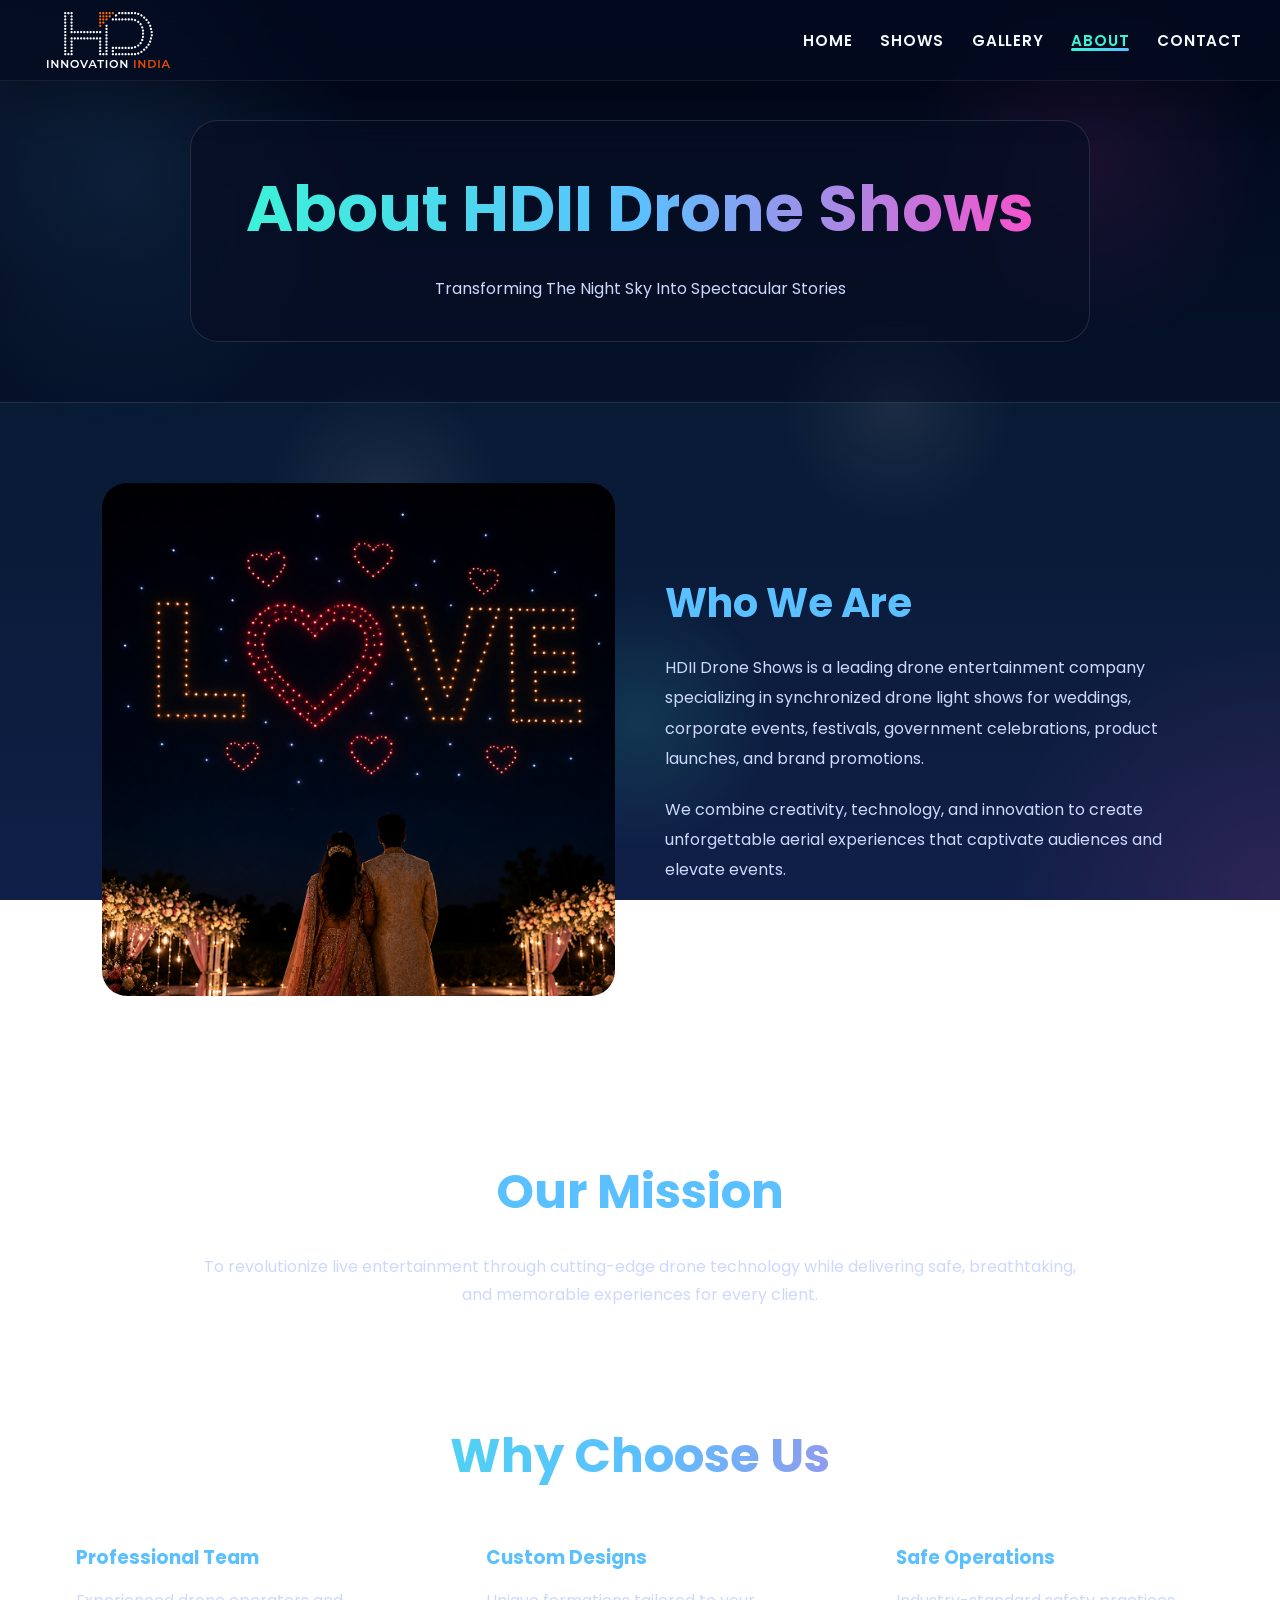
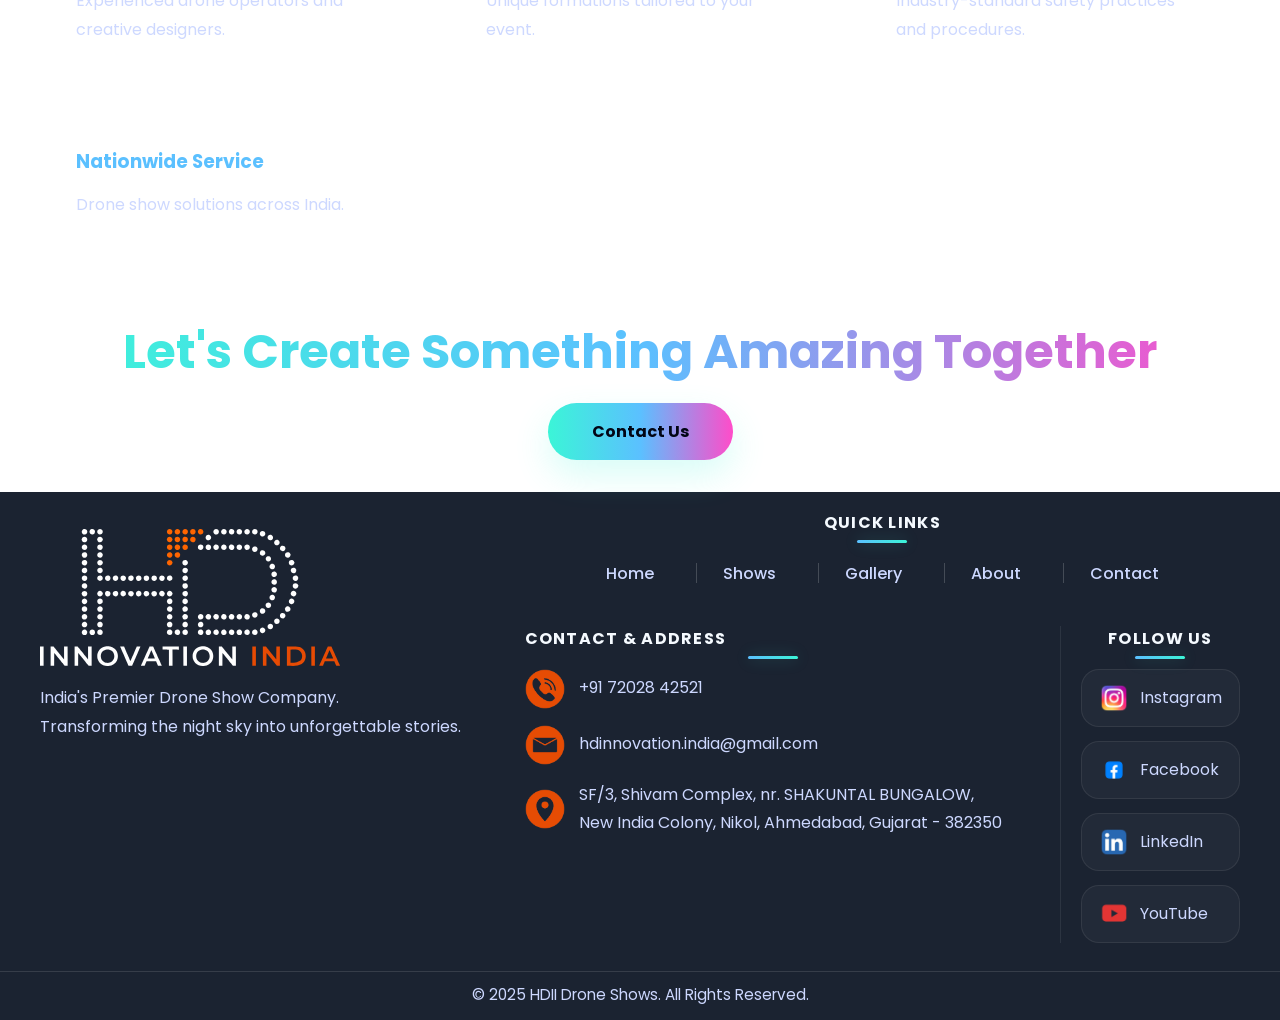
==== about.html @ 46c7cc1b "set css" ====
<!DOCTYPE html>
<html lang="en">

<head>

    <meta charset="UTF-8">
    <meta name="viewport" content="width=device-width, initial-scale=1.0">

    <title>About Us | HDII Drone Shows</title>

    <link rel="stylesheet" href="css/style.css">

    <link href="https://fonts.googleapis.com/css2?family=Poppins:wght@300;400;500;600;700;800&display=swap"
        rel="stylesheet">


</head>

<body>
    <div id="drone-sky"></div>

    <!-- NAVBAR -->

    <header>

        <nav class="navbar">

            <a href="index.html" class="logo">
                <img src="images/logo.svg" alt="HDII Logo">
            </a>

            <div class="menu-toggle" id="menu-toggle" aria-expanded="false">☰</div>

            <ul class="nav-links" id="nav-links">
                <li><a href="index.html">Home</a></li>
                <li><a href="shows.html">Shows</a></li>
                <li><a href="gallery.html">Gallery</a></li>
                <li><a href="about.html" class="active">About</a></li>
                <li><a href="contact.html">Contact</a></li>
            </ul>

        </nav>

    </header>

    <!-- PAGE HEADER -->

    <section class="page-header">

        <div class="page-header-content">

            <h1>About HDII Drone Shows</h1>

            <p>
                Transforming The Night Sky Into Spectacular Stories
            </p>

        </div>

    </section>

    <!-- COMPANY SECTION -->

    <section class="about-section">

        <div class="about-container">

            <div class="about-image">

                <img src="images/gallery/02.png" alt="Drone Show">

            </div>

            <div class="about-content">

                <h2>Who We Are</h2>

                <p>
                    HDII Drone Shows is a leading drone entertainment company
                    specializing in synchronized drone light shows for weddings,
                    corporate events, festivals, government celebrations,
                    product launches, and brand promotions.
                </p>

                <p>
                    We combine creativity, technology, and innovation to create
                    unforgettable aerial experiences that captivate audiences
                    and elevate events.
                </p>

            </div>

        </div>

    </section>

    <!-- MISSION -->

    <section class="mission-section">

        <h2>Our Mission</h2>

        <p>
            To revolutionize live entertainment through cutting-edge drone
            technology while delivering safe, breathtaking, and memorable
            experiences for every client.
        </p>

    </section>

    <!-- WHY CHOOSE US -->

    <section class="services">

        <h2>Why Choose Us</h2>

        <div class="service-grid">

            <div class="card">

                <h3>Professional Team</h3>

                <p>
                    Experienced drone operators and creative designers.
                </p>

            </div>

            <div class="card">

                <h3>Custom Designs</h3>

                <p>
                    Unique formations tailored to your event.
                </p>

            </div>

            <div class="card">

                <h3>Safe Operations</h3>

                <p>
                    Industry-standard safety practices and procedures.
                </p>

            </div>

            <div class="card">

                <h3>Nationwide Service</h3>

                <p>
                    Drone show solutions across India.
                </p>

            </div>

        </div>

    </section>

    <!-- CTA -->

    <section class="contact-home">

        <h2>Let's Create Something Amazing Together</h2>

        <a href="contact.html" class="btn-primary">
            Contact Us
        </a>

    </section>
    <!-- FOOTER -->
    <footer>
        <div class="footer-grid">
            <div class="footer-section footer-brand">
                <a href="index.html" class="footer-logo"><img src="images/logo.svg" alt="HDII Logo"></a>
                <p>
                    India's Premier Drone Show Company.<br>
                    Transforming the night sky into unforgettable stories.
                </p>
            </div>
            <div class="footer-section footer-links-section">
                <h3>Quick Links</h3>
                <div class="footer-links-grid">
                    <a href="index.html" class="footer-link link-home">
                        <span>Home</span>
                    </a>
                    <a href="shows.html" class="footer-link link-shows">
                        <span>Shows</span>
                    </a>
                    <a href="gallery.html" class="footer-link link-gallery">
                        <span>Gallery</span>
                    </a>
                    <a href="about.html" class="footer-link link-about">
                        <span>About</span>
                    </a>
                    <a href="contact.html" class="footer-link link-contact">
                        <span>Contact</span>
                    </a>
                </div>
            </div>
            <div class="footer-section footer-contact">
                <h3>Contact & Address</h3>
                <div class="footer-contact-item">
                    <img src="images/icon/CALL.png" alt="Phone" class="footer-icon-img">
                    <p>+91 72028 42521</p>
                </div>
                <div class="footer-contact-item">
                    <img src="images/icon/MAIL.png" alt="Email" class="footer-icon-img">
                    <p>hdinnovation.india@gmail.com</p>
                </div>
                <div class="footer-contact-item">
                    <img src="images/icon/LOCATION.png" alt="Location" class="footer-icon-img">
                    <p>SF/3, Shivam Complex, nr. SHAKUNTAL BUNGALOW,<br>
                    New India Colony, Nikol, Ahmedabad, Gujarat - 382350</p>
                </div>
            </div>
            <div class="footer-section footer-follow">
                <h3>Follow Us</h3>
                <div class="footer-social footer-social-buttons">
                    <a href="#" class="social-instagram"><img src="images/icon/insta.png" alt="Instagram" class="footer-social-icon">Instagram</a>
                    <a href="#" class="social-facebook"><img src="images/icon/FB.png" alt="Facebook" class="footer-social-icon">Facebook</a>
                    <a href="#" class="social-linkedin"><img src="images/icon/linkdin.png" alt="LinkedIn" class="footer-social-icon">LinkedIn</a>
                    <a href="#" class="social-youtube"><img src="images/icon/yt.png" alt="YouTube" class="footer-social-icon">YouTube</a>
                </div>
            </div>
        </div>
        <div class="footer-bottom">
            <p>© 2025 HDII Drone Shows. All Rights Reserved.</p>
        </div>
    </footer>

    <script>(function(){document.addEventListener('DOMContentLoaded',function(){var t=document.getElementById('menu-toggle');var n=document.getElementById('nav-links');if(!t||!n)return;t.addEventListener('click',function(){var o=n.classList.toggle('active');t.classList.toggle('open');t.setAttribute('aria-expanded',o?'true':'false');});n.querySelectorAll('a').forEach(function(a){a.addEventListener('click',function(){if(n.classList.contains('active')){n.classList.remove('active');t.classList.remove('open');t.setAttribute('aria-expanded','false');}});});window.addEventListener('keydown',function(e){if(e.key==='Escape'&&n.classList.contains('active')){n.classList.remove('active');t.classList.remove('open');t.setAttribute('aria-expanded','false');}});});})();</script>
    <script src="js/script.js"></script>

</body>

</html>
---- css/style.css ----
/* =========================================
   HDII DRONE SHOW WEBSITE V3
========================================= */

@import url('https://fonts.googleapis.com/css2?family=Poppins:wght@300;400;500;600;700;800&display=swap');

*{
    margin:0;
    padding:0;
    box-sizing:border-box;
    font-family:'Poppins',sans-serif;
}

html{
    scroll-behavior:smooth;
}

:root{

    --bg1:#020615;
    --bg2:#081a34;
    --bg3:#101f47;

    --blue:#5bc0ff;
    --purple:#a473ff;
    --pink:#ff4cc9;
    --cyan:#3bf5d7;

    --white:#f5faff;
    --text:#cdd8ff;
    --muted:#9db4d8;
    --card:rgba(7,14,36,.72);
    --border:rgba(255,255,255,.12);
}

/* =========================================
   BODY
========================================= */

body{

    background:
    radial-gradient(circle at top left, rgba(91,192,255,.12), transparent 18%),
    radial-gradient(circle at bottom right, rgba(255,76,201,.12), transparent 18%),
    linear-gradient(180deg, var(--bg1) 0%, var(--bg2) 45%, var(--bg3) 100%);

    color:var(--white);

    overflow-x:hidden;

    min-height:100vh;

    position:relative;

    background-attachment:fixed;
}

img,
picture,
video,
iframe{
    max-width:100%;
    height:auto;
    display:block;
}

h1,
h2,
h3,
h4,
h5,
h6,
p,
button,
a{
    overflow-wrap:break-word;
    word-wrap:break-word;
}

*{
    box-sizing:border-box;
}

.hero-content,
.about-container,
.gallery-grid,
.video-grid,
.service-grid,
.formation-grid,
.stats,
.footer-grid{
    width:min(100%,1200px);
    margin-inline:auto;
}

/* =========================================
   ANIMATED BACKGROUND
========================================= */

body::before{

    content:"";

    position:fixed;

    inset:0;

    background:

    radial-gradient(circle at 10% 20%, rgba(91,192,255,.18), transparent 18%),
    radial-gradient(circle at 85% 18%, rgba(255,76,201,.16), transparent 14%),
    radial-gradient(circle at 50% 80%, rgba(59,245,215,.12), transparent 14%),
    radial-gradient(circle at 30% 55%, rgba(255,255,255,.08), transparent 12%),
    radial-gradient(circle at 70% 45%, rgba(255,255,255,.08), transparent 12%);

    filter:blur(0.5px);

    z-index:-1;
}

/* =========================================
   SCROLLBAR
========================================= */

::-webkit-scrollbar{
    width:10px;
}

::-webkit-scrollbar-track{
    background:#111D35;
}

::-webkit-scrollbar-thumb{

    background:
    linear-gradient(
        var(--blue),
        var(--purple)
    );

    border-radius:20px;
}

/* =========================================
   NAVBAR
========================================= */

.navbar{

    position:fixed;

    top:0;
    left:0;

    width:100%;

    padding:5px 3%;

    display:flex;

    justify-content:space-between;

    align-items:center;

    z-index:1000;

    background:rgba(3,11,31,.72);

    backdrop-filter:blur(24px);

    border-bottom:1px solid rgba(255,255,255,.08);

    box-shadow:0 18px 40px rgba(0,0,0,.24);
}

.logo{

    display:flex;

    align-items:center;

    text-decoration:none;
    
    cursor:pointer;
}

.logo img{
    
    width:140px;
    height: 70px;
    
    padding:7px;
    object-fit:contain;

    border-radius:7px;

    transition:.4s;
}

.logo:hover img{

    transform:scale(1.05);

    box-shadow:
    0 0 16px rgba(91,192,255,.45),
    0 0 32px rgba(255,76,201,.28);
}

.nav-links{

    display:flex;

    align-items:center;

    gap:28px;

    margin:0;

    padding:0;

    list-style:none;
}

.nav-links li{

    list-style:none;
}

.nav-links a{

    color:var(--white);

    text-decoration:none;

    font-weight:600;

    font-size:.95rem;

    letter-spacing:.05em;

    text-transform:uppercase;

    transition:.25s ease-in-out;
}

.nav-links a:hover{

    color:var(--cyan);

    text-shadow:0 0 18px rgba(59,245,215,.45);
}

.nav-links a.active{

    color:var(--cyan);

    position:relative;
}

.nav-links a.active::after{

    content:'';

    position:absolute;

    inset:auto 0 0;

    height:3px;

    width:100%;

    background:linear-gradient(90deg, var(--cyan), var(--blue));

    border-radius:999px;
}

/* =========================================
   HERO
========================================= */

.hero{

    position:relative;
    
    min-height:55vh;

    display:flex;

    justify-content:center;

    align-items:center;

    text-align:center;

    overflow:hidden;
    align-content: center;
}

.hero-bg{

    position:absolute;

    inset:0;

    background-image:url('../images/gallery/BG1.png');

    background-size:cover;

    background-position:center;

    opacity:.6;

    filter:brightness(.65) saturate(1.15);
}

.hero-animation{

    position:absolute;

    inset:0;

    overflow:hidden;
}

.drone-dot{

    position:absolute;

    width:16px;

    height:16px;

    border-radius:50%;

    background:rgba(59,245,215,.9);

    box-shadow:0 0 18px rgba(59,245,215,.65), 0 0 40px rgba(59,245,215,.18);

    opacity:0;

    animation:droneFlight 12s ease-in-out infinite;
}

.drone-dot::after{

    content:'';

    position:absolute;

    inset:0;

    border-radius:50%;

    background:radial-gradient(circle, rgba(59,245,215,.34), transparent 55%);
}

.dot-1{top:22%; left:12%; animation-delay:0s;}

.dot-2{top:35%; right:18%; animation-delay:1.8s;}

.dot-3{bottom:28%; left:20%; animation-delay:3.7s;}

.dot-4{bottom:18%; right:22%; animation-delay:5.4s;}

@keyframes droneFlight{

    0%, 100%{opacity:0; transform:translate(0,0) scale(.75);}
    10%{opacity:1;}
    50%{opacity:.35; transform:translate(30px, -24px) scale(1.08);}
    80%{opacity:.1; transform:translate(-12px, 18px) scale(.9);}
}

.overlay{

    position:absolute;
    inset:0;

    background:linear-gradient(180deg, rgba(2,6,21,.45), rgba(1,4,17,.88));
}

.hero-contentD{
    padding: 10px;
}

.hero-content{

    position:relative;

    z-index:0;

    width:min(100%,980px);
    max-width:980px;

    padding:10px 10px 10px;

    background:rgba(255, 255, 255, 0.05);
    border:1px solid rgba(255,255,255,0.15);

    border-radius:32px;

    backdrop-filter:blur(12px);

    -webkit-backdrop-filter:blur(12px);

    box-shadow:
        0 8px 32px rgba(0,0,0,0.2);
}

.hero-tag{

    display:inline-block;

    padding:10px 18px;

    margin-bottom:28px;

    border-radius:999px;

    color:var(--cyan);

    background:rgba(59,245,215,.08);

    border:1px solid rgba(59,245,215,.22);

    font-weight:700;

    letter-spacing:.12em;

    text-transform:uppercase;

    font-size:.85rem;
}

.hero-content h1{

    font-size:5rem;

    font-weight:900;

    line-height:1.05;

    margin-bottom:10px;

    color:transparent;

    background:linear-gradient(90deg, var(--cyan), var(--blue), var(--pink));

    background-size:200% auto;

    background-position:0% 50%;

    -webkit-background-clip:text;
    -webkit-text-fill-color:transparent;

    animation:glowText 12s ease-in-out infinite;
}

@keyframes glowText{

    0%{
        background-position:0% 50%;
    }

    50%{
        background-position:100% 50%;
    }

    100%{
        background-position:0% 50%;
    }
}

.hero-content p{

    color:var(--muted);

    font-size:1.35rem;

    margin-bottom:42px;

    line-height:1.9;
}

/* =========================================
   BUTTONS
========================================= */

.hero-buttons{

    display:flex;

    justify-content:center;

    gap:20px;

    flex-wrap:wrap;
}

.btn-primary{

    display:inline-flex;

    align-items:center;

    justify-content:center;

    background:linear-gradient(90deg, var(--cyan), var(--blue), var(--pink));

    color:var(--bg1);

    text-decoration:none;

    padding:16px 44px;

    border-radius:999px;

    font-weight:700;

    transition:.35s ease;

    box-shadow:0 15px 35px rgba(59,245,215,.2);
}

.btn-primary:hover{

    transform:translateY(-4px);

    box-shadow:0 20px 45px rgba(59,245,215,.28);
}

.btn-secondary{

    display:inline-flex;

    align-items:center;

    justify-content:center;

    border:2px solid rgba(91,192,255,.35);

    color:var(--white);

    text-decoration:none;

    padding:16px 44px;

    border-radius:999px;

    font-weight:700;

    transition:.35s ease;
}

.btn-secondary:hover{

    background:rgba(91,192,255,.16);

    color:var(--cyan);
}

/* =========================================
   SECTION TITLES
========================================= */

.services h2,
.gallery-preview h2,
.contact-home h2{

    text-align:center;

    margin-bottom:15px;

    font-size:3rem;

    background:
    linear-gradient(
        90deg,
        var(--cyan),
        var(--blue),
        var(--pink)
    );

    -webkit-background-clip:text;
    -webkit-text-fill-color:transparent;
}

/* =========================================
   SERVICES
========================================= */

.services{

    padding:30px 3%;
}

.service-grid{

    display:grid;

    grid-template-columns:
    repeat(auto-fit,minmax(280px,1fr));

    gap:30px;
}

.card{

    background:
    rgba(255,255,255,.05);

    backdrop-filter:blur(20px);

    border:
    1px solid rgba(255,255,255,.08);

    border-radius:25px;

    padding:35px;

    transition:.4s;
}

.card:hover{

    transform:translateY(-10px);

    box-shadow:

    0 0 15px rgba(0,229,255,.4),

    0 0 30px rgba(160,32,240,.3);
}

.card h3{

    color:var(--blue);

    margin-bottom:15px;
}

.card p{

    color:var(--text);

    line-height:1.8;
}

/* =========================================
   STATS
========================================= */

.stats{

    padding:5px 0.5%;

    display:grid;

    grid-template-columns:
    repeat(auto-fit,minmax(220px,1fr));

    gap:25px;
}

.stat-box{

    background:
    rgba(255,255,255,.05);

    backdrop-filter:blur(20px);

    border-radius:20px;

    padding:40px;

    text-align:center;
}

.stat-box h2{

    font-size:3rem;

    color:var(--blue);

    margin-bottom:10px;
}

.stat-box p{

    color:var(--text);
}

/* =========================================
   GALLERY
========================================= */

.gallery-preview{
    padding: 20px 3% 20px;
}

.gallery-grid{

    display:grid;

    grid-template-columns:
    repeat(auto-fit,minmax(250px,1fr));

    gap:25px;
}

.gallery-grid img{

    width:100%;

    height:100%;

    object-fit:cover;

    border-radius:20px;

    transition:.4s;
}

.gallery-grid img:hover{

    transform:scale(1.05);

    box-shadow:
    0 0 15px var(--blue),
    0 0 25px var(--purple);
}

/* =========================================
   CONTACT
========================================= */

.contact-home{

    padding:30px 3%;

    text-align:center;
}

/* =========================================
   FOOTER
========================================= */

footer{

    background:rgba(8,17,32,.92);

    padding:12px 0px 12px;

    text-align:center;

    margin-top:2px;
}

footer p{

    color:var(--text);

    line-height:1.8;
}

.footer-grid{

    display:grid;

    grid-template-columns:repeat(auto-fit,minmax(260px,1fr));

    gap:24px;

    align-items:start;

    margin-bottom:28px;
}

.footer-section.footer-brand{

    display:flex;

    flex-direction:column;

    align-items:center;

    text-align:center;

    justify-self:center;
}

.footer-section h3{

    color:var(--white);

    margin-bottom:18px;

    font-size:1rem;

    letter-spacing:.08em;

    text-transform:uppercase;

    position:relative;
}

.footer-section h3::after{

    content:'';

    position:absolute;

    left:50%;

    transform:translateX(-50%);

    bottom:-8px;

    width:50px;

    height:3px;

    border-radius:999px;

    background:linear-gradient(90deg,var(--blue),var(--cyan));

    box-shadow:0 0 15px rgba(59,245,215,.25);
}

.footer-links-section{

    text-align:center;
}

.footer-links-grid{

    display:flex;

    flex-wrap:wrap;

    justify-content:center;

    align-items:center;

    gap:24px;

    padding-top:8px;
}

.footer-link{

    color:var(--text);

    text-decoration:none;

    transition:.25s;

    display:inline-flex;

    align-items:center;

    justify-content:center;

    gap:8px;

    background:transparent;

    border:none;

    border-radius:0;

    padding:0;

    min-width:auto;

    min-height:auto;

    font-size:1rem;

    font-weight:500;
}

.footer-link:hover{

    color:var(--white);

    background:transparent;
}

.footer-link + .footer-link::before{

    content:'';

    display:inline-block;

    width:1px;

    height:20px;

    margin:0 18px;

    background:rgba(255,255,255,.18);

    vertical-align:middle;
}

.footer-link-icon{

    display:none;
}

.footer-contact-item{

    display:flex;

    align-items:center;

    gap:14px;

    margin-bottom:16px;
}

.footer-icon-img{

    width:40px;

    height:40px;

    object-fit:contain;

    display:block;
}

.footer-contact p{

    margin:0;

    color:var(--text);

    line-height:1.8;
}

.footer-social{

    display:grid;

    gap:16px;
}

.footer-social-buttons{

    display:grid;

    grid-template-columns:0.5fr;

    gap:14px;
}

.footer-social a{

    color:var(--text);

    text-decoration:none;

    transition:.25s;

    display:flex;

    align-items:center;

    gap:12px;

    background:rgba(255,255,255,.03);

    border:1px solid rgba(255,255,255,.08);

    border-radius:18px;

    padding:14px 18px;

    min-height:56px;

}

.footer-social a:hover{

    color:var(--white);

    background:rgba(91,192,255,.08);
}

.footer-social-icon{

    width:28px;

    height:28px;

    display:block;

    object-fit:contain;
}

.social-instagram::before{

    background:linear-gradient(135deg,#d531f9,#fc3787);

    mask:url("data:image/svg+xml,%3Csvg viewBox='0 0 24 24' xmlns='http://www.w3.org/2000/svg'%3E%3Cpath fill='white' d='M7.75 2h8.5A5.75 5.75 0 0 1 22 7.75v8.5A5.75 5.75 0 0 1 16.25 22h-8.5A5.75 5.75 0 0 1 2 16.25v-8.5A5.75 5.75 0 0 1 7.75 2Zm0 1.5A4.25 4.25 0 0 0 3.5 7.75v8.5A4.25 4.25 0 0 0 7.75 20.5h8.5A4.25 4.25 0 0 0 20.5 16.25v-8.5A4.25 4.25 0 0 0 16.25 3.5h-8.5Zm10.5 1.22a1.13 1.13 0 1 1 0 2.26 1.13 1.13 0 0 1 0-2.26ZM12 7.75a4.25 4.25 0 1 1 0 8.5 4.25 4.25 0 0 1 0-8.5Zm0 1.5a2.75 2.75 0 1 0 0 5.5 2.75 2.75 0 0 0 0-5.5Z'/%3E%3C/svg%3E") center/60% no-repeat;
    -webkit-mask:url("data:image/svg+xml,%3Csvg viewBox='0 0 24 24' xmlns='http://www.w3.org/2000/svg'%3E%3Cpath fill='white' d='M7.75 2h8.5A5.75 5.75 0 0 1 22 7.75v8.5A5.75 5.75 0 0 1 16.25 22h-8.5A5.75 5.75 0 0 1 2 16.25v-8.5A5.75 5.75 0 0 1 7.75 2Zm0 1.5A4.25 4.25 0 0 0 3.5 7.75v8.5A4.25 4.25 0 0 0 7.75 20.5h8.5A4.25 4.25 0 0 0 20.5 16.25v-8.5A4.25 4.25 0 0 0 16.25 3.5h-8.5Zm10.5 1.22a1.13 1.13 0 1 1 0 2.26 1.13 1.13 0 0 1 0-2.26ZM12 7.75a4.25 4.25 0 1 1 0 8.5 4.25 4.25 0 0 1 0-8.5Zm0 1.5a2.75 2.75 0 1 0 0 5.5 2.75 2.75 0 0 0 0-5.5Z'/%3E%3C/svg%3E") center/60% no-repeat;
}

.social-facebook::before{

    background:linear-gradient(135deg,#2b8cff,#0056ff);

    mask:url("data:image/svg+xml,%3Csvg viewBox='0 0 24 24' xmlns='http://www.w3.org/2000/svg'%3E%3Cpath fill='white' d='M13.5 21.5h-3.5v-9H7.5V9.5h2.5V7.5a3.5 3.5 0 0 1 3.8-3.5h2.2v2.9h-1.6c-.7 0-.8.3-.8.8v1.9h2.4l-.3 3h-2.1v9Z'/%3E%3C/svg%3E") center/60% no-repeat;
    -webkit-mask:url("data:image/svg+xml,%3Csvg viewBox='0 0 24 24' xmlns='http://www.w3.org/2000/svg'%3E%3Cpath fill='white' d='M13.5 21.5h-3.5v-9H7.5V9.5h2.5V7.5a3.5 3.5 0 0 1 3.8-3.5h2.2v2.9h-1.6c-.7 0-.8.3-.8.8v1.9h2.4l-.3 3h-2.1v9Z'/%3E%3C/svg%3E") center/60% no-repeat;
}

.social-linkedin::before{

    background:linear-gradient(135deg,#00c0ff,#0054ff);

    mask:url("data:image/svg+xml,%3Csvg viewBox='0 0 24 24' xmlns='http://www.w3.org/2000/svg'%3E%3Cpath fill='white' d='M6.94 8.66H4.24V19h2.7V8.66ZM5.6 7.08a1.56 1.56 0 1 1 0-3.12 1.56 1.56 0 0 1 0 3.12Zm5.58 1.58h-2.7V19h2.7v-5.22c0-1.4.28-2.78 2.02-2.78 1.73 0 1.75 1.62 1.75 2.86V19h2.7v-5.7c0-3.3-1.76-4.82-4.1-4.82-1.86 0-2.66 1.02-3.11 1.74v.06Z'/%3E%3C/svg%3E") center/60% no-repeat;
    -webkit-mask:url("data:image/svg+xml,%3Csvg viewBox='0 0 24 24' xmlns='http://www.w3.org/2000/svg'%3E%3Cpath fill='white' d='M6.94 8.66H4.24V19h2.7V8.66ZM5.6 7.08a1.56 1.56 0 1 1 0-3.12 1.56 1.56 0 0 1 0 3.12Zm5.58 1.58h-2.7V19h2.7v-5.22c0-1.4.28-2.78 2.02-2.78 1.73 0 1.75 1.62 1.75 2.86V19h2.7v-5.7c0-3.3-1.76-4.82-4.1-4.82-1.86 0-2.66 1.02-3.11 1.74v.06Z'/%3E%3C/svg%3E") center/60% no-repeat;
}

.social-youtube::before{

    background:linear-gradient(135deg,#ff003c,#ff6a00);

    mask:url("data:image/svg+xml,%3Csvg viewBox='0 0 24 24' xmlns='http://www.w3.org/2000/svg'%3E%3Cpath fill='white' d='M21 7.5c0-1.24-.98-2.25-2.22-2.27C16.92 5.2 12 5.2 12 5.2s-4.92 0-6.78.03C3.98 5.25 3 6.27 3 7.5 3 9.71 3 12 3 12s0 2.29.22 4.5c.07 1.24.98 2.25 2.22 2.27C7.08 18.8 12 18.8 12 18.8s4.92 0 6.78-.03C20.02 18.75 21 17.73 21 16.5c0-2.54 0-5.09 0-7.5Zm-11 7.1V9.4l5.5 2.6-5.5 2.6Z'/%3E%3C/svg%3E") center/60% no-repeat;
    -webkit-mask:url("data:image/svg+xml,%3Csvg viewBox='0 0 24 24' xmlns='http://www.w3.org/2000/svg'%3E%3Cpath fill='white' d='M21 7.5c0-1.24-.98-2.25-2.22-2.27C16.92 5.2 12 5.2 12 5.2s-4.92 0-6.78.03C3.98 5.25 3 6.27 3 7.5 3 9.71 3 12 3 12s0 2.29.22 4.5c.07 1.24.98 2.25 2.22 2.27C7.08 18.8 12 18.8 12 18.8s4.92 0 6.78-.03C20.02 18.75 21 17.73 21 16.5c0-2.54 0-5.09 0-7.5Zm-11 7.1V9.4l5.5 2.6-5.5 2.6Z'/%3E%3C/svg%3E") center/60% no-repeat;
}

.footer-bottom{

    border-top:1px solid rgba(255,255,255,.12);

    padding-top:9px;

    text-align:center;

    font-size:.95rem;
}

.footer-logo img{

    width:300px;

    max-width:100%;

    height:auto;

    margin-bottom:18px;
}

@media (min-width: 992px){

    .footer-grid{
        grid-template-columns:0.9fr 1fr 0.15fr 0.15fr;
        grid-template-areas:
            "brand links links links"
            "brand contact follow follow";
        gap:28px;
        align-items:start;
    }

    .footer-section.footer-brand{
        grid-area:brand;
        text-align:left;
        align-items:flex-start;
        justify-self:start;
        padding-top: 25px;
        padding-bottom:0;
    }

    .footer-section.footer-links-section{
        grid-area:links;
        padding-top:6px;
        padding-bottom: 12px;
    }

    .footer-section.footer-contact{
        grid-area:contact;
        text-align:left;        
        
        align-items: center;
        padding-right:10px;
        /* border-right:1px solid rgba(255,255,255,.08); */
    }

    .footer-section.footer-follow{
        grid-area:follow;
        text-align:center;
        padding-left:20px;
        border-left:1px solid rgba(255,255,255,.08);
    }

    .footer-links-grid{
        justify-content:center;
    }

    .footer-section.footer-follow .footer-social-buttons{
        grid-template-columns:1fr;
    }

}

/* =========================================
   PAGE HEADER
========================================= */

.page-header{

    padding-top:120px;
    padding-bottom:60px;

    text-align:center;

    background:rgba(3,11,31,.45);

    border-bottom:1px solid var(--border);
}

.page-header-content{

    max-width:900px;

    margin-inline:auto;

    padding:40px 32px;

    background:var(--card);

    border:1px solid rgba(255,255,255,.12);

    border-radius:28px;

    backdrop-filter:blur(20px);
}

.page-header h1{

    font-size:4rem;

    background:
    linear-gradient(
    90deg,
    var(--cyan),
    var(--blue),
    var(--pink));

    -webkit-background-clip:text;
    -webkit-text-fill-color:transparent;
}

.page-header p{

    color:var(--text);

    margin-top:20px;
}

/* =========================================
   ABOUT
========================================= */

.about-section{

    padding:80px 8%;
}

.about-container{

    display:grid;

    grid-template-columns:1fr 1fr;

    gap:50px;

    align-items:center;
}

.about-image{

    width:100%;
}

.about-image img{

    width:100%;

    border-radius:25px;
    object-fit:cover;
}

.about-content{

    display:flex;
    flex-direction:column;
    justify-content:center;
}

.about-content h2{

    color:var(--blue);

    margin-bottom:20px;

    font-size:2.5rem;
}

.about-content p{

    line-height:1.9;

    margin-bottom:20px;

    color:var(--text);
}

/* =========================================
   MISSION
========================================= */

.mission-section{

    padding:80px 8%;

    text-align:center;
}

.mission-section h2{

    font-size:3rem;

    margin-bottom:25px;

    color:var(--blue);
}

.mission-section p{

    max-width:900px;

    margin:auto;

    color:var(--text);

    line-height:1.8;
}

/* =========================================
   FORMATIONS
========================================= */

.formations-section{

    padding:90px 8%;
}

.formations-section h2{

    text-align:center;

    margin-bottom:60px;

    font-size:3rem;

    background:
    linear-gradient(
    90deg,
    var(--blue),
    var(--purple));

    -webkit-background-clip:text;
    -webkit-text-fill-color:transparent;
}

.formation-grid{

    display:grid;

    grid-template-columns:
    repeat(auto-fit,minmax(300px,1fr));

    gap:30px;
}

.formation-card{

    background:
    rgba(255,255,255,.05);

    border-radius:25px;

    overflow:hidden;

    backdrop-filter:blur(20px);

    transition:.4s;
}

.formation-card:hover{

    transform:translateY(-10px);

    box-shadow:
    0 0 15px rgba(0,229,255,.4),
    0 0 25px rgba(160,32,240,.3);
}

.formation-card img{

    width:100%;

    height:250px;

    object-fit:cover;
}

.formation-card h3{

    text-align:center;

    padding:20px;

    color:var(--blue);
}

/* =========================================
   PROCESS
========================================= */

.process-section{

    padding:90px 8%;
}

.process-section h2{

    text-align:center;

    margin-bottom:60px;

    font-size:3rem;

    background:
    linear-gradient(
    90deg,
    var(--blue),
    var(--purple));

    -webkit-background-clip:text;
    -webkit-text-fill-color:transparent;
}

/* =========================================
   GALLERY PAGE
========================================= */

.gallery-section{

    padding:90px 8%;
}

.gallery-section h2{

    text-align:center;

    margin-bottom:60px;

    font-size:3rem;

    background:
    linear-gradient(
    90deg,
    var(--blue),
    var(--purple));

    -webkit-background-clip:text;
    -webkit-text-fill-color:transparent;
}

.gallery-container{

    display:grid;

    grid-template-columns:
    repeat(auto-fit,minmax(250px,1fr));

    gap:25px;
}

.gallery-item{

    overflow:hidden;

    border-radius:25px;

    background:
    rgba(255,255,255,.05);

    backdrop-filter:blur(20px);
}

.gallery-item img{

    width:100%;

    height:100%;

    object-fit:cover;

    transition:.5s;
}

.gallery-item:hover img{

    transform:scale(1.1);
}

/* =========================================
   VIDEO SECTION
========================================= */

.video-section{

    padding:90px 8%;
}

.video-section h2{

    text-align:center;

    margin-bottom:60px;

    font-size:3rem;

    background:
    linear-gradient(
    90deg,
    var(--blue),
    var(--purple));

    -webkit-background-clip:text;
    -webkit-text-fill-color:transparent;
}

.video-grid{

    display:grid;

    grid-template-columns:
    repeat(auto-fit,minmax(350px,1fr));

    gap:30px;
}

.video-card{

    background:
    rgba(255,255,255,.05);

    padding:20px;

    border-radius:25px;

    backdrop-filter:blur(20px);
}

.video-card video{

    width:100%;

    border-radius:20px;
}

.video-card h3{

    margin-top:15px;

    color:var(--blue);

    text-align:center;
}

/* =========================================
   SHOWCASE
========================================= */

.showcase-section{

    padding:90px 8%;
}

.showcase-section h2{

    text-align:center;

    margin-bottom:60px;

    font-size:3rem;

    background:
    linear-gradient(
    90deg,
    var(--blue),
    var(--purple));

    -webkit-background-clip:text;
    -webkit-text-fill-color:transparent;
}

.showcase-grid{

    display:grid;

    grid-template-columns:
    repeat(auto-fit,minmax(280px,1fr));

    gap:30px;
}

.showcase-card{

    background:
    rgba(255,255,255,.05);

    padding:35px;

    border-radius:25px;

    backdrop-filter:blur(20px);

    transition:.4s;
}

.showcase-card:hover{

    transform:translateY(-10px);

    box-shadow:
    0 0 15px rgba(0,229,255,.3),
    0 0 25px rgba(160,32,240,.3);
}

.showcase-card h3{

    color:var(--blue);

    margin-bottom:15px;
}

.showcase-card p{

    color:var(--text);

    line-height:1.8;
}

/* =========================================
   CONTACT PAGE
========================================= */

.contact-section{

    padding:90px 8%;
}

.contact-container{

    display:grid;

    grid-template-columns:1fr 1fr;

    gap:50px;
}

.contact-info,
.contact-form{

    background:rgba(255,255,255,.05);

    backdrop-filter:blur(20px);

    padding:40px;

    border-radius:25px;
}

.map-container{

    border-radius:25px;

    overflow:hidden;

    box-shadow:0 20px 50px rgba(0,0,0,.25);
}

.map-container iframe{

    width:100%;

    min-height:360px;

    height:100%;

    border:0;
}

@media (max-width: 992px) {

    .contact-section,
    .map-section,
    .social-section,
    .footer-grid,
    .about-section,
    .services,
    .gallery-preview,
    .video-section,
    .showcase-section,
    .mission-section,
    .formations-section,
    .process-section,
    .contact-home{
        padding-left:6%;
        padding-right:6%;
    }

    .about-container{
        grid-template-columns:1fr;
    }

    .service-grid{
        grid-template-columns:1fr;
    }

    .contact-container{
        grid-template-columns:1fr;
    }

    .contact-info,
    .contact-form{
        padding:28px;
    }

    .contact-form input,
    .contact-form textarea{
        font-size:1rem;
    }

    .map-container iframe{
        min-height:280px;
    }

    .page-header{
        padding-top:120px;
        padding-bottom:60px;
    }

    .page-header-content{
        padding:32px 24px;
    }

    .page-header h1{
        font-size:2.8rem;
    }

    .page-header p,
    .about-content p,
    .services h2,
    .mission-section p,
    .contact-home h2,
    .video-section h2,
    .social-section h2,
    .showcase-section h2{
        font-size:1.05rem;
    }
}

@media (max-width: 768px) {

    .hero-content{
        padding:28px 24px 30px;
    }

    .hero-content h1{
        font-size:3rem;
    }

    .hero-buttons{
        flex-direction:column;
        gap:16px;
    }

    .footer-grid{
        grid-template-columns:1fr;
    }

    .footer-section{
        padding-bottom:20px;
    }
}

.contact-info h2,
.contact-form h2{

    margin-bottom:30px;

    color:var(--blue);
}

.info-box{

    margin-bottom:25px;
}

.info-box h3{

    color:var(--blue);

    margin-bottom:10px;
}

.info-box p{

    color:var(--text);
}

.contact-form form{

    display:flex;

    flex-direction:column;

    gap:15px;
}

.contact-form input,
.contact-form textarea{

    padding:15px;

    border:none;

    border-radius:12px;

    background:
    rgba(255,255,255,.08);

    color:white;

    outline:none;
}

.contact-form textarea{

    resize:none;
}

/* =========================================
   MAP
========================================= */

.map-section{

    padding:90px 8%;
}

.map-section h2{

    text-align:center;

    margin-bottom:40px;

    font-size:3rem;

    background:
    linear-gradient(
    90deg,
    var(--blue),
    var(--purple));

    -webkit-background-clip:text;
    -webkit-text-fill-color:transparent;
}

.map-container iframe{

    width:100%;

    height:450px;

    border:none;

    border-radius:25px;
}

/* =========================================
   SOCIAL
========================================= */

.social-section{

    padding:90px 8%;

    text-align:center;
}

.social-section h2{

    margin-bottom:40px;

    font-size:3rem;

    background:
    linear-gradient(
    90deg,
    var(--blue),
    var(--purple));

    -webkit-background-clip:text;
    -webkit-text-fill-color:transparent;
}

.social-links{

    display:flex;

    justify-content:center;

    flex-wrap:wrap;

    gap:20px;
}

.social-links a{

    text-decoration:none;

    padding:15px 30px;

    border-radius:50px;

    background:
    rgba(255,255,255,.05);

    color:white;

    transition:.4s;
}

.social-links a:hover{

    background:var(--blue);

    color:#081120;
}

/* =========================================
   WHATSAPP FLOAT
========================================= */

.whatsapp-float{

    position:fixed;

    bottom:25px;

    right:25px;

    width:65px;

    height:65px;

    border-radius:50%;

    background:#25D366;

    display:flex;

    justify-content:center;

    align-items:center;

    font-size:30px;

    text-decoration:none;

    color:white;

    z-index:999;

    box-shadow:
    0 0 20px rgba(37,211,102,.5);
}

/* =========================================
   DRONE SKY ANIMATION
========================================= */

#drone-sky{

    position:fixed;

    top:0;
    left:0;

    width:100%;
    height:100%;

    overflow:hidden;

    pointer-events:none;

    z-index:1;
}

.drone-fly{

    position:absolute;
    display:flex;
    align-items:center;
    justify-content:center;

    font-size:1rem;
    line-height:1;

    color:var(--bg1);
    text-shadow:
    0 0 10px currentColor,
    0 0 18px currentColor,
    0 0 28px currentColor;

    pointer-events:none;
}

@keyframes fly{

    0%{

        transform:
        translateX(-100px)
        translateY(0px)
        rotate(0deg);

        opacity:0;
    }

    10%{
        opacity:1;
    }

    50%{

        transform:
        translateX(50vw)
        translateY(-80px)
        rotate(10deg);
    }

    100%{

        transform:
        translateX(120vw)
        translateY(40px)
        rotate(-10deg);

        opacity:0;
    }
}

.hero-content.home-hero{
    background:transparent;
    border:none;
    box-shadow:none;
    padding:0;
    margin-top:-40px;
}

/* =========================================
   MOBILE MENU
========================================= */

.menu-toggle{

    display:none;

    font-size:32px;

    color:white;

    cursor:pointer;

    z-index:10001;
}

@media(max-width:768px){

    .navbar{
        padding:16px 5%;
    }

    .hero{
        min-height:auto;
        padding-top:120px;
    }

    .hero-content{
        width:calc(100% - 40px);
        padding:28px 20px 30px;
    }

    .hero-content h1{
        font-size:2.8rem;
    }

    .hero-content p{
        font-size:1rem;
    }

    .hero-buttons{
        flex-direction:column;
        gap:14px;
    }

    .page-header{
        padding-top:120px;
        padding-bottom:60px;
    }

    .page-header h1,
    .services h2,
    .gallery-preview h2,
    .contact-home h2,
    .map-section h2,
    .social-section h2,
    .showcase-section h2,
    .mission-section h2,
    .formations-section h2,
    .process-section h2{
        font-size:2.4rem;
    }

    .footer-grid{
        gap:24px;
    }

    .footer-bottom{
        font-size:0.95rem;
    }

    .menu-toggle{

        display:block;
    }

    .nav-links{

        position:fixed;

        top:80px;

        right:-100%;

        width:260px;

        height:auto;

        background:
        rgba(8,17,32,.95);

        backdrop-filter:blur(20px);

        flex-direction:column;

        padding:25px;

        gap:20px;

        border-radius:20px;

        transition:.4s;

        z-index:9999;
    }

    .nav-links.active{

        right:20px;
    }

    .nav-links li{

        width:100%;
    }

    .nav-links a{

        display:block;

        padding:12px;

        border-radius:10px;
    }

    .nav-links a:hover{

        background:
        rgba(255,255,255,.08);
    }
}
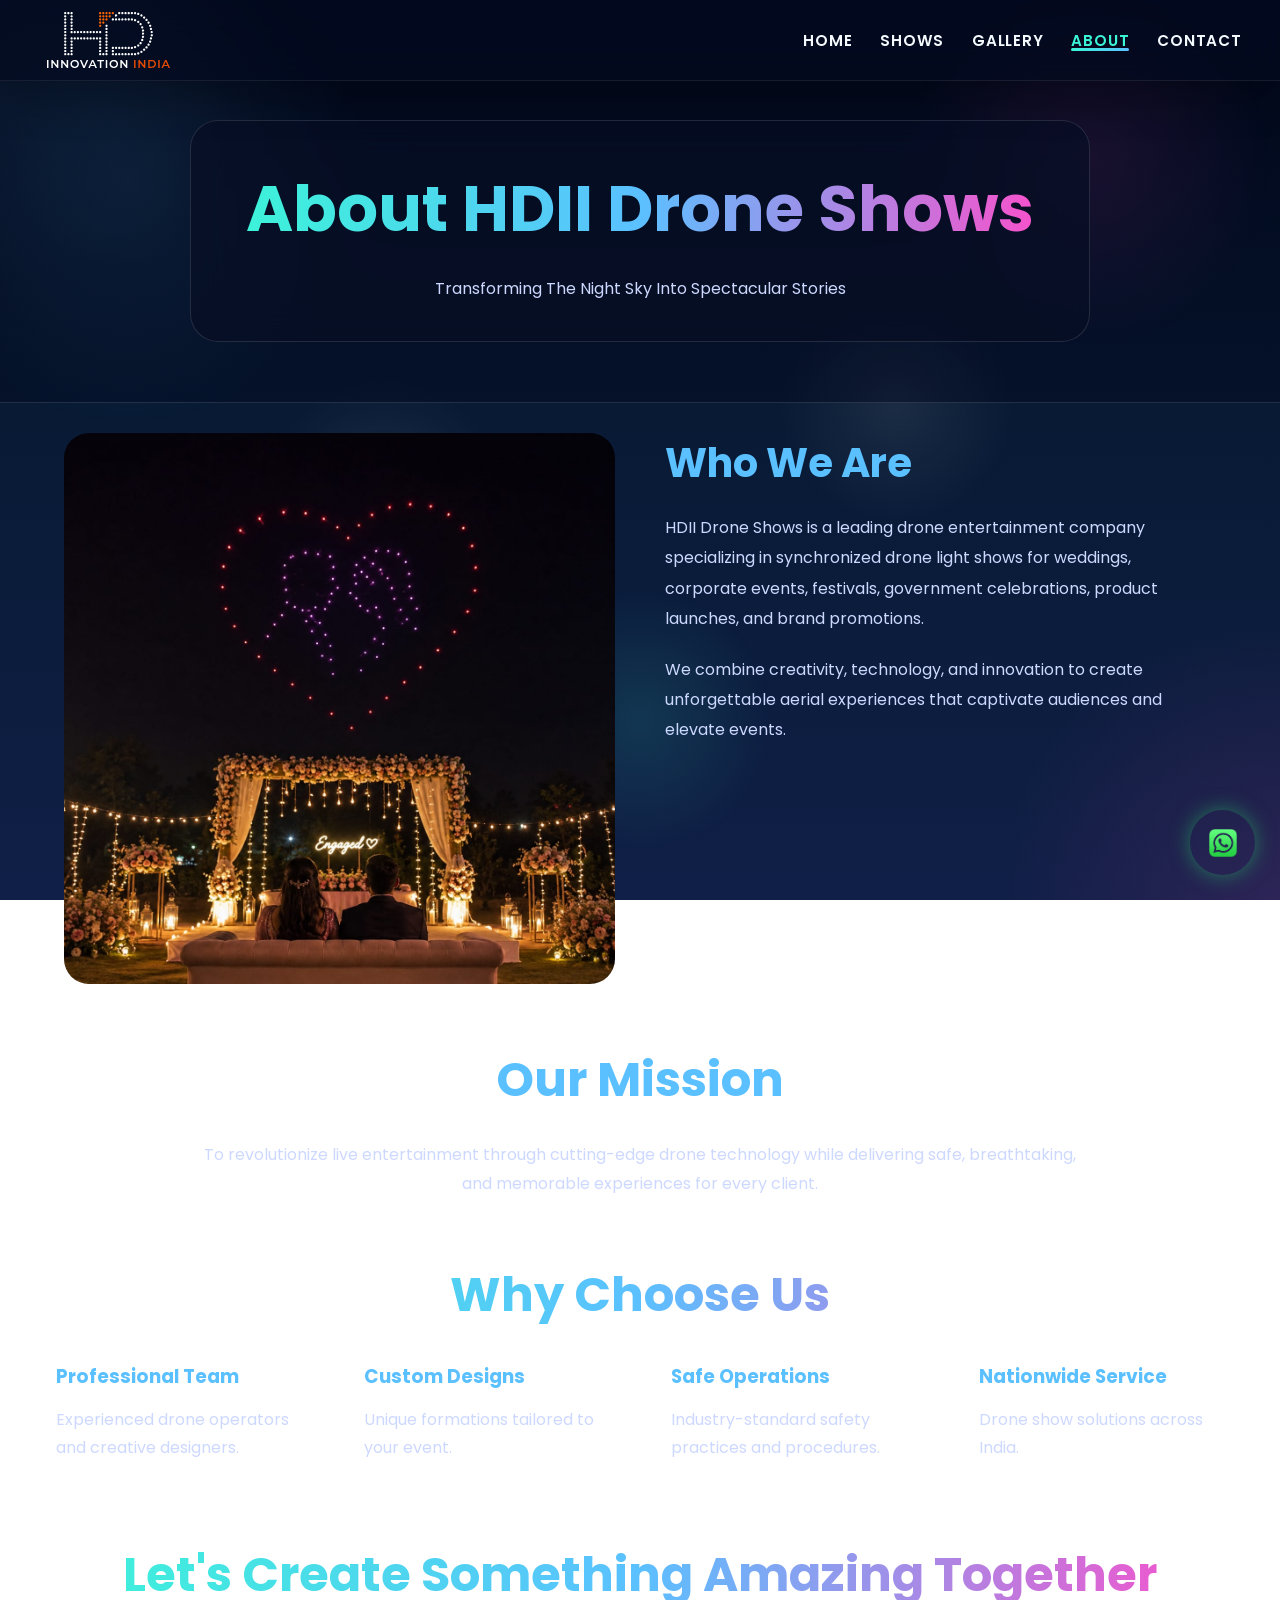
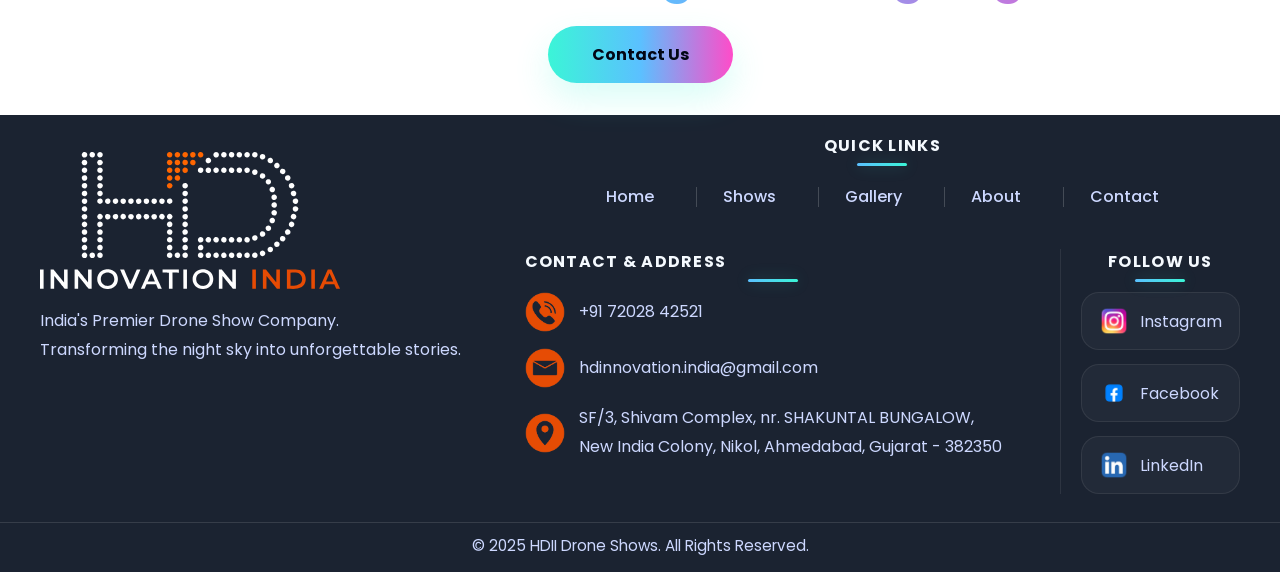
==== commit 5f50bef3: "Website Update" ====
--- a/about.html
+++ b/about.html
@@ -67,7 +67,7 @@
 
             <div class="about-image">
 
-                <img src="images/gallery/02.png" alt="Drone Show">
+                <img src="images/gallery/02.jpeg" alt="Drone Show">
 
             </div>
 
@@ -171,6 +171,17 @@
         </a>
 
     </section>
+
+    <!-- WHATSAPP FLOAT BUTTON -->
+    <a href="https://wa.me/917202842521?text=Hello%20HDII%20Team,%20we%20find%20your%20drone%20shows%20fascinating%20and%20would%20love%20to%20learn%20more%20about%20your%20services.%20Could%20you%20please%20provide%20details%20on%20how%20we%20can%20collaborate%20for%20an%20upcoming%20event%3F%20Looking%20forward%20to%20hearing%20from%20you."
+       class="whatsapp-float"
+       target="_blank"
+       aria-label="Chat on WhatsApp">
+
+        <img src="images/icon/WA.png" alt="WhatsApp icon" class="whatsapp-float-icon">
+
+    </a>
+
     <!-- FOOTER -->
     <footer>
         <div class="footer-grid">
@@ -220,10 +231,10 @@
             <div class="footer-section footer-follow">
                 <h3>Follow Us</h3>
                 <div class="footer-social footer-social-buttons">
-                    <a href="#" class="social-instagram"><img src="images/icon/insta.png" alt="Instagram" class="footer-social-icon">Instagram</a>
-                    <a href="#" class="social-facebook"><img src="images/icon/FB.png" alt="Facebook" class="footer-social-icon">Facebook</a>
-                    <a href="#" class="social-linkedin"><img src="images/icon/linkdin.png" alt="LinkedIn" class="footer-social-icon">LinkedIn</a>
-                    <a href="#" class="social-youtube"><img src="images/icon/yt.png" alt="YouTube" class="footer-social-icon">YouTube</a>
+                    <a href="https://www.instagram.com/droneshow.in" class="social-instagram"><img src="images/icon/insta.png" alt="Instagram" class="footer-social-icon">Instagram</a>
+                    <a href="https://www.facebook.com/profile.php?id=61590382779929" class="social-facebook"><img src="images/icon/FB.png" alt="Facebook" class="footer-social-icon">Facebook</a>
+                    <a href="https://www.linkedin.com/in/hd-innovation-836845391" class="social-linkedin"><img src="images/icon/linkdin.png" alt="LinkedIn" class="footer-social-icon">LinkedIn</a>
+                    <!-- <a href="#" class="social-youtube"><img src="images/icon/yt.png" alt="YouTube" class="footer-social-icon">YouTube</a> -->
                 </div>
             </div>
         </div>
--- a/css/style.css
+++ b/css/style.css
@@ -593,12 +593,22 @@
     padding:30px 3%;
 }
 
+.service-grid2{
+
+    display:grid;
+
+    /* Fixed 3 columns: three items per row */
+    grid-template-columns: repeat(3, 1fr);
+
+    gap:30px;
+}
+
 .service-grid{
 
     display:grid;
 
     grid-template-columns:
-    repeat(auto-fit,minmax(280px,1fr));
+    repeat(auto-fit,minmax(200px,1fr));
 
     gap:30px;
 }
@@ -615,7 +625,7 @@
 
     border-radius:25px;
 
-    padding:35px;
+    padding:15px;
 
     transition:.4s;
 }
@@ -1166,7 +1176,7 @@
 
 .about-section{
 
-    padding:80px 8%;
+    padding:30px 5%;
 }
 
 .about-container{
@@ -1177,7 +1187,7 @@
 
     gap:50px;
 
-    align-items:center;
+    align-items:flex-start;
 }
 
 .about-image{
@@ -1224,7 +1234,7 @@
 
 .mission-section{
 
-    padding:80px 8%;
+    padding:30px 5%;
 
     text-align:center;
 }
@@ -1255,14 +1265,14 @@
 
 .formations-section{
 
-    padding:90px 8%;
+    padding:20px 5%;
 }
 
 .formations-section h2{
 
     text-align:center;
 
-    margin-bottom:60px;
+    margin-bottom:30px;
 
     font-size:3rem;
 
@@ -1313,7 +1323,7 @@
 
     width:100%;
 
-    height:250px;
+    height:300px;
 
     object-fit:cover;
 }
@@ -1333,14 +1343,14 @@
 
 .process-section{
 
-    padding:90px 8%;
+    padding:20px 4%;
 }
 
 .process-section h2{
 
     text-align:center;
 
-    margin-bottom:60px;
+    margin-bottom:30px;
 
     font-size:3rem;
 
@@ -1360,14 +1370,14 @@
 
 .gallery-section{
 
-    padding:90px 8%;
+    padding:30px 5%;
 }
 
 .gallery-section h2{
 
     text-align:center;
 
-    margin-bottom:60px;
+    margin-bottom:30px;
 
     font-size:3rem;
 
@@ -1386,7 +1396,7 @@
     display:grid;
 
     grid-template-columns:
-    repeat(auto-fit,minmax(250px,1fr));
+    repeat(auto-fit,minmax(350px,1fr));
 
     gap:25px;
 }
@@ -1425,14 +1435,14 @@
 
 .video-section{
 
-    padding:90px 8%;
+    padding:30px 8%;
 }
 
 .video-section h2{
 
     text-align:center;
 
-    margin-bottom:60px;
+    margin-bottom:30px;
 
     font-size:3rem;
 
@@ -1490,14 +1500,14 @@
 
 .showcase-section{
 
-    padding:90px 8%;
+    padding:30px 8%;
 }
 
 .showcase-section h2{
 
     text-align:center;
 
-    margin-bottom:60px;
+    margin-bottom:30px;
 
     font-size:3rem;
 
@@ -1516,7 +1526,7 @@
     display:grid;
 
     grid-template-columns:
-    repeat(auto-fit,minmax(280px,1fr));
+    repeat(auto-fit,minmax(350px,1fr));
 
     gap:30px;
 }
@@ -1717,9 +1727,40 @@
 
 .info-box h3{
 
+    display:flex;
+    align-items:center;
+    gap:12px;
+
     color:var(--blue);
 
     margin-bottom:10px;
+}
+
+.info-box h3 .info-icon{
+
+    width:28px;
+    height:auto;
+    display:inline-block;
+}
+
+.whatsapp-button .btn-icon{
+
+    width:28px;
+    height:auto;
+    display:inline-block;
+}
+
+.whatsapp-button img{
+
+    width:20px;
+    height:auto;
+    margin-right:10px;
+}
+
+.whatsapp-float-icon{
+
+    width:28px;
+    height:auto;
 }
 
 .info-box p{
@@ -1875,7 +1916,7 @@
 
     border-radius:50%;
 
-    background:#25D366;
+    /* background:#25D366; */
 
     display:flex;
 
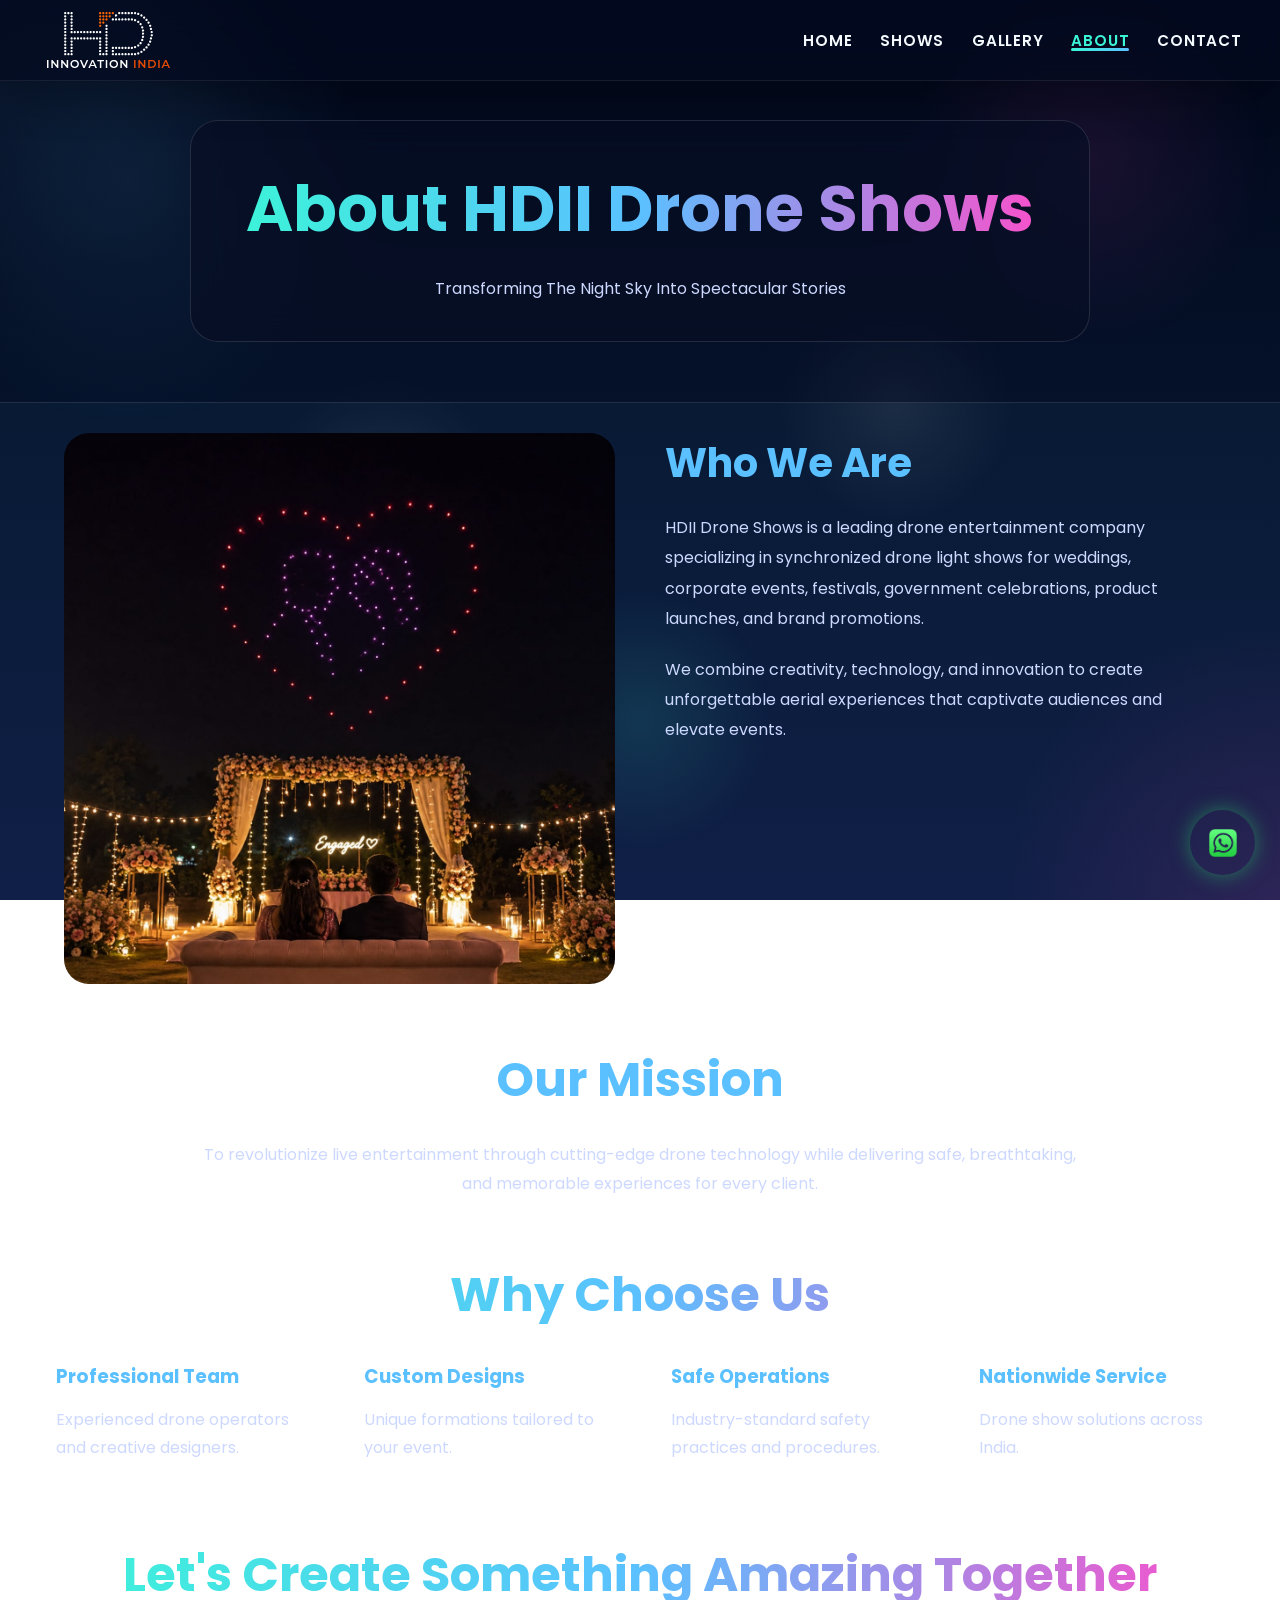
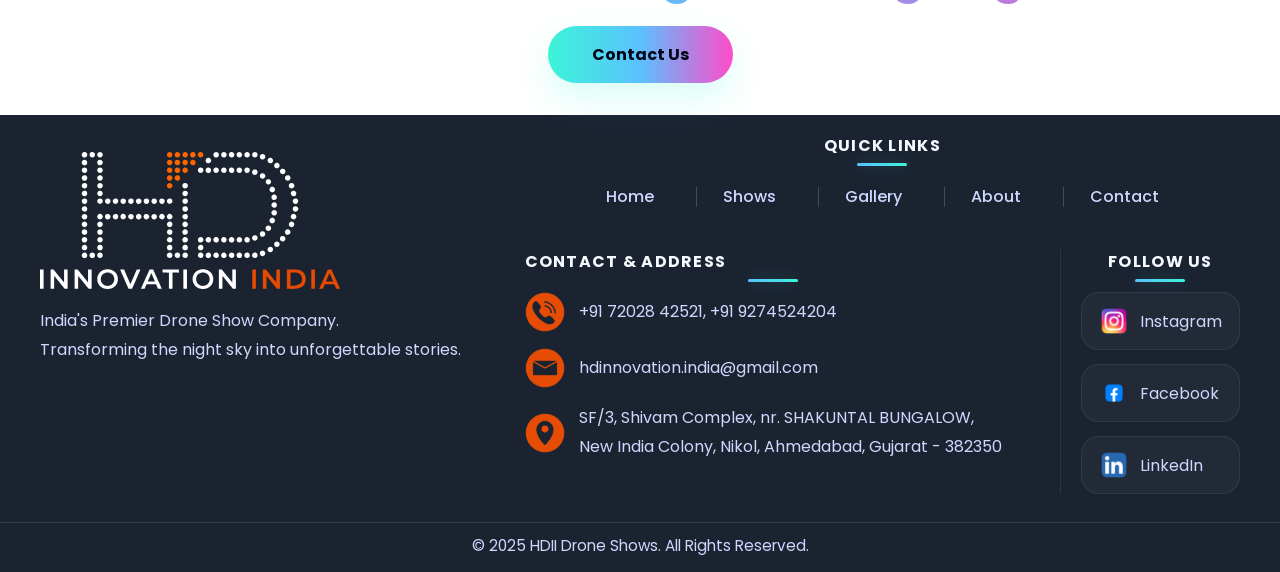
==== commit b3e7aecb: "Website Update" ====
--- a/about.html
+++ b/about.html
@@ -216,7 +216,7 @@
                 <h3>Contact & Address</h3>
                 <div class="footer-contact-item">
                     <img src="images/icon/CALL.png" alt="Phone" class="footer-icon-img">
-                    <p>+91 72028 42521</p>
+                    <p>+91 72028 42521, +91 9274524204</p>
                 </div>
                 <div class="footer-contact-item">
                     <img src="images/icon/MAIL.png" alt="Email" class="footer-icon-img">
--- a/css/style.css
+++ b/css/style.css
@@ -282,7 +282,7 @@
 
     position:relative;
     
-    min-height:55vh;
+    min-height:46vh;
 
     display:flex;
 
@@ -393,7 +393,7 @@
 
     padding:10px 10px 10px;
 
-    background:rgba(255, 255, 255, 0.05);
+    /* background:rgba(255, 255, 255, 0.05); */
     border:1px solid rgba(255,255,255,0.15);
 
     border-radius:32px;
@@ -2044,7 +2044,7 @@
 
     .hero{
         min-height:auto;
-        padding-top:120px;
+        padding-top:30px;
     }
 
     .hero-content{
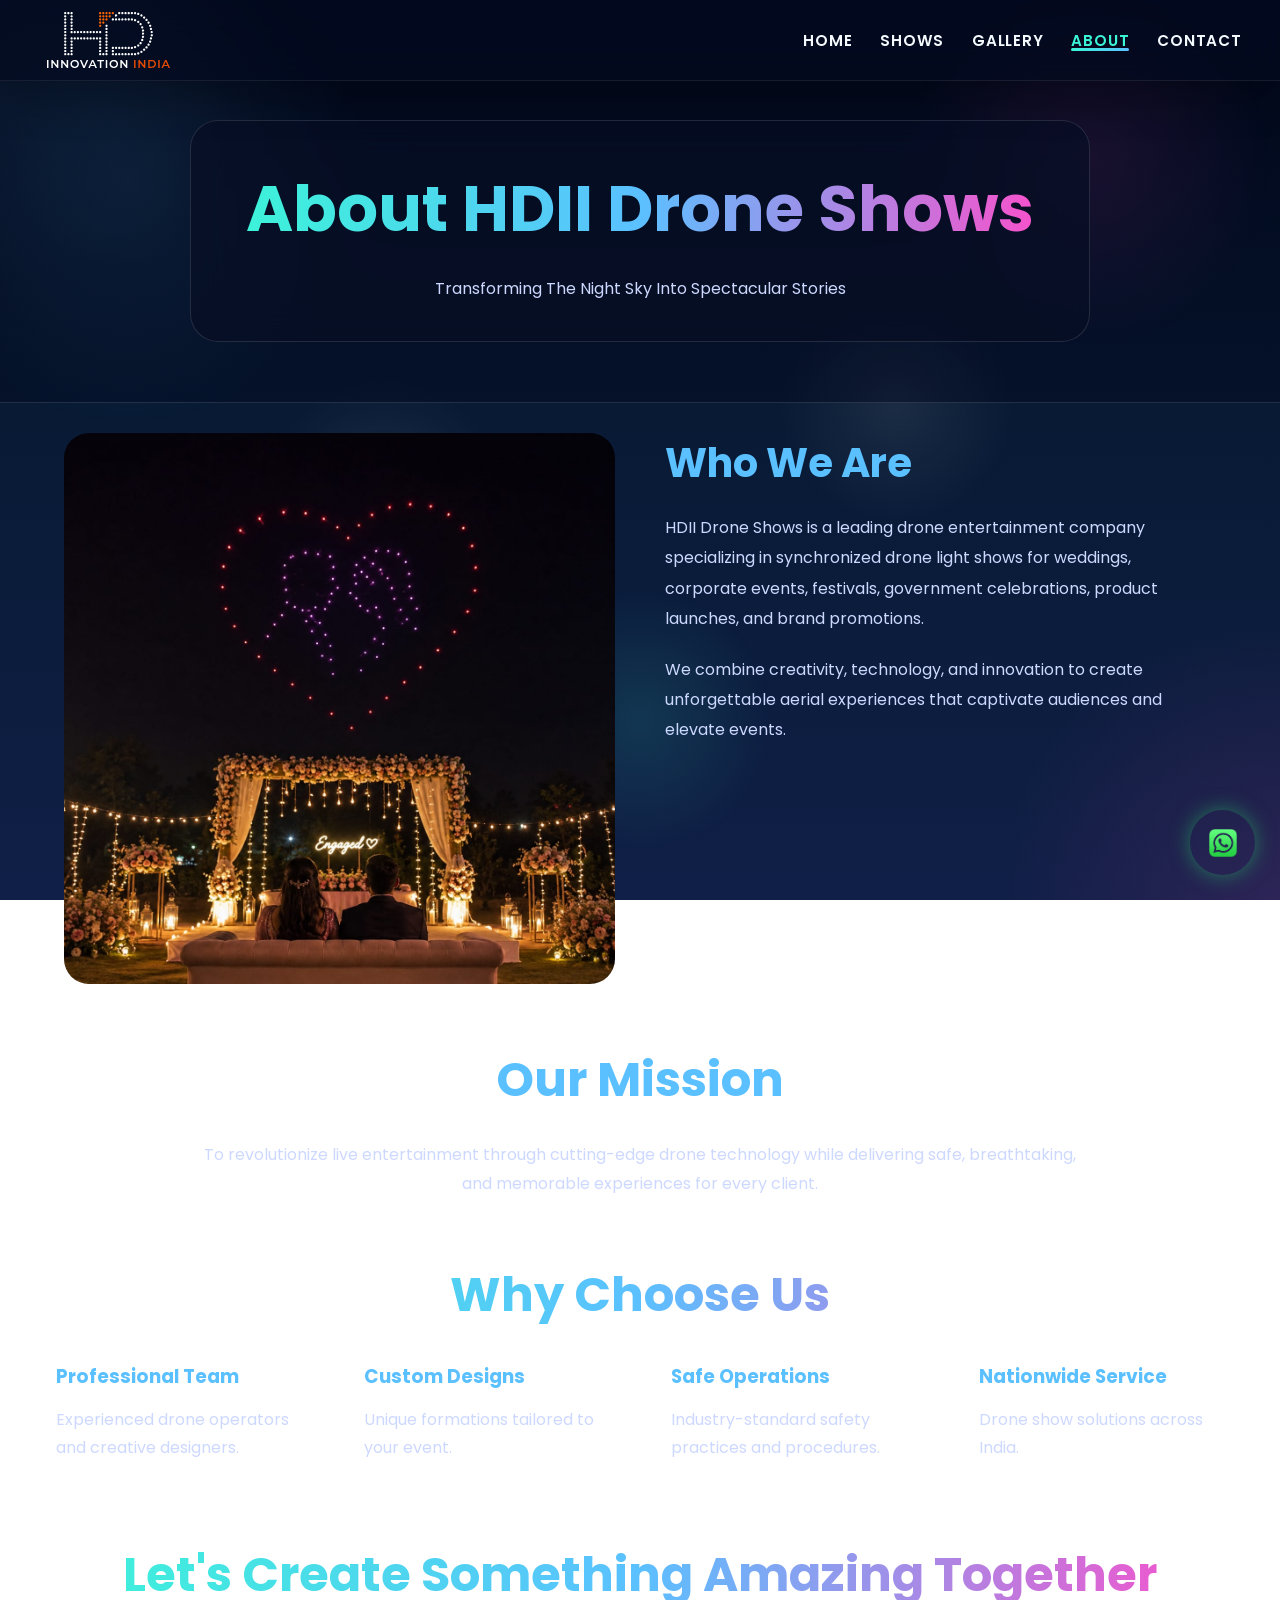
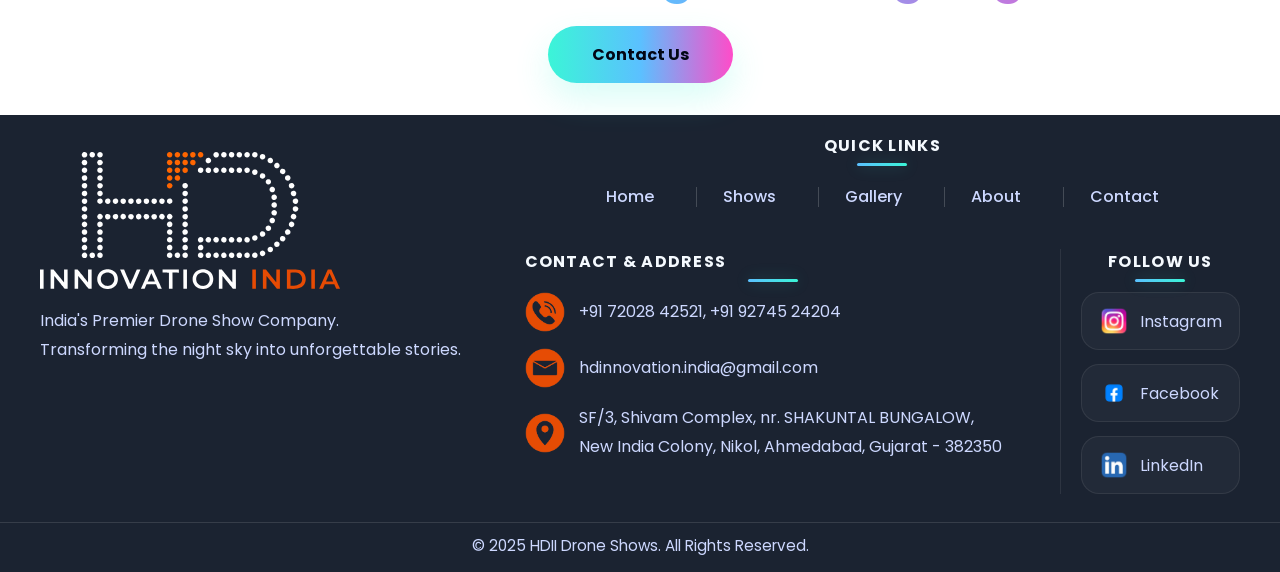
==== commit 1dd24563: "Website Update" ====
--- a/about.html
+++ b/about.html
@@ -216,7 +216,7 @@
                 <h3>Contact & Address</h3>
                 <div class="footer-contact-item">
                     <img src="images/icon/CALL.png" alt="Phone" class="footer-icon-img">
-                    <p>+91 72028 42521, +91 9274524204</p>
+                    <p>+91 72028 42521, +91 92745 24204</p>
                 </div>
                 <div class="footer-contact-item">
                     <img src="images/icon/MAIL.png" alt="Email" class="footer-icon-img">
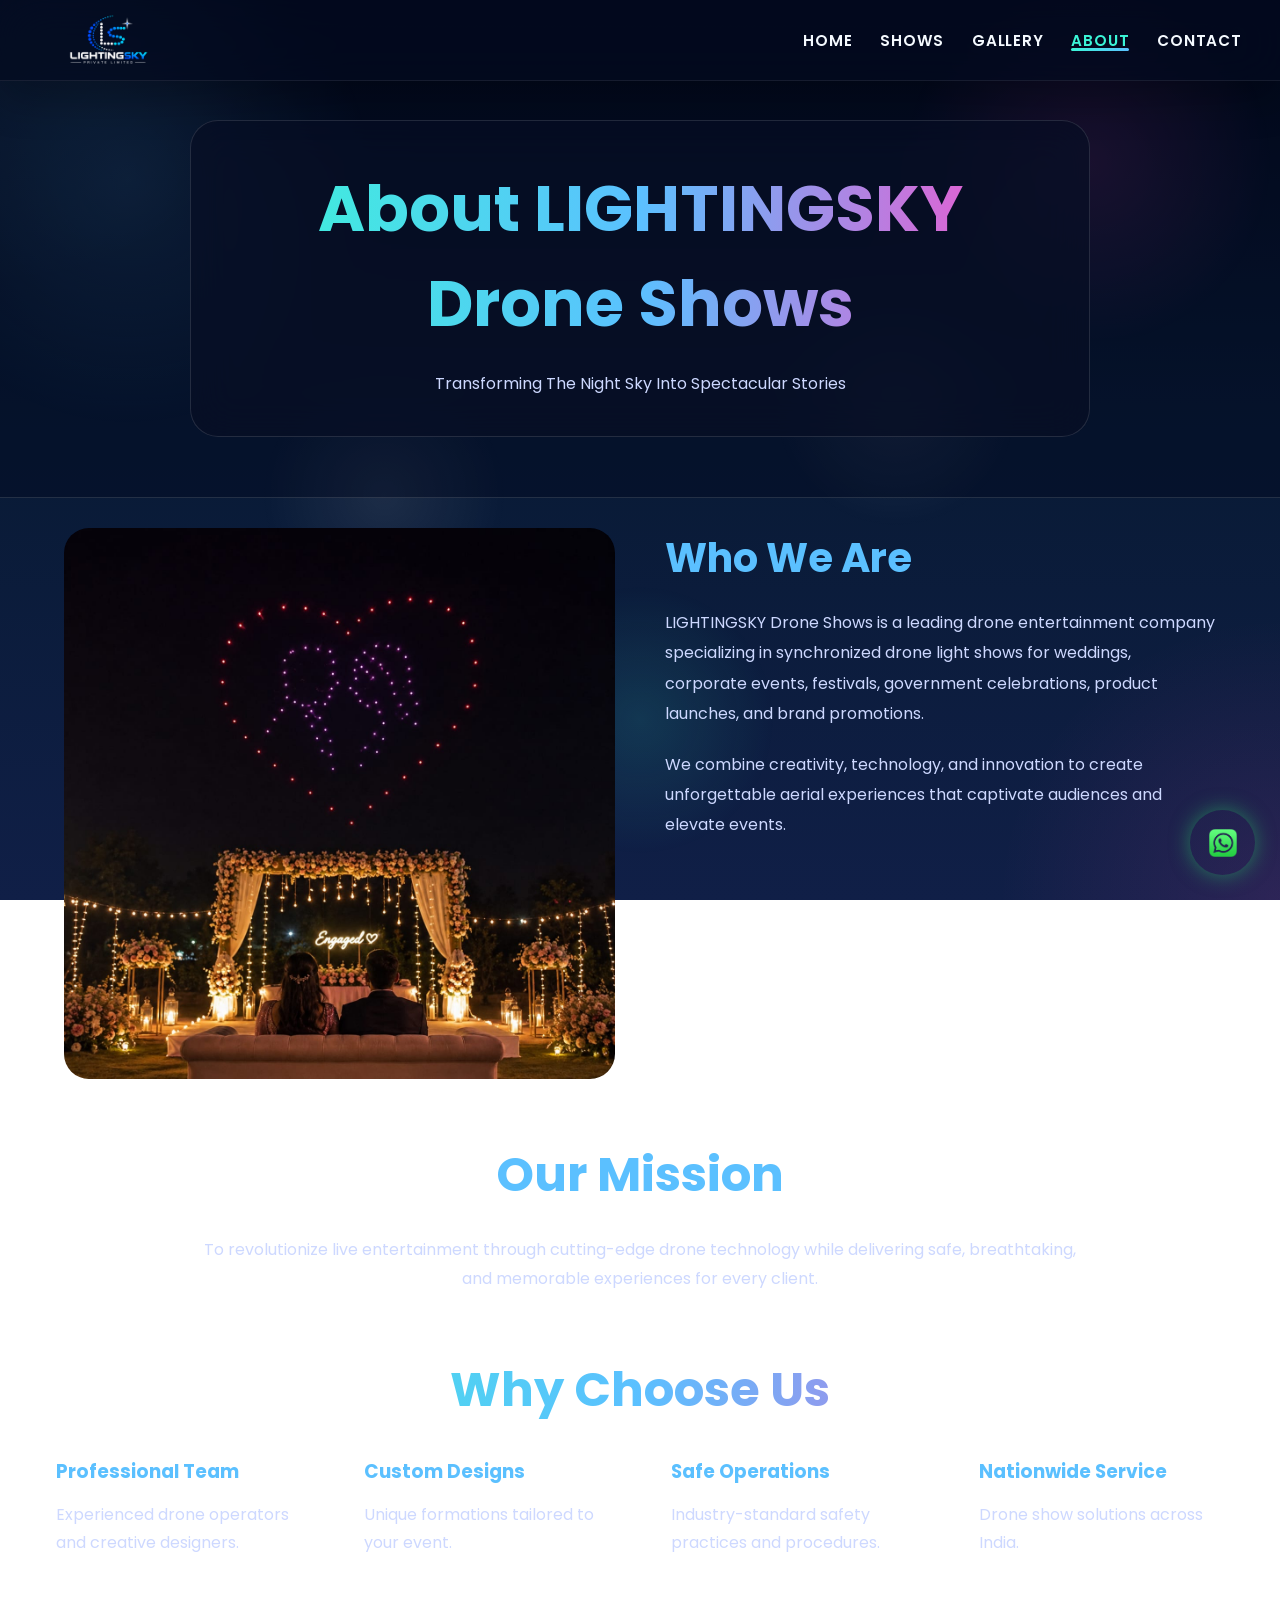
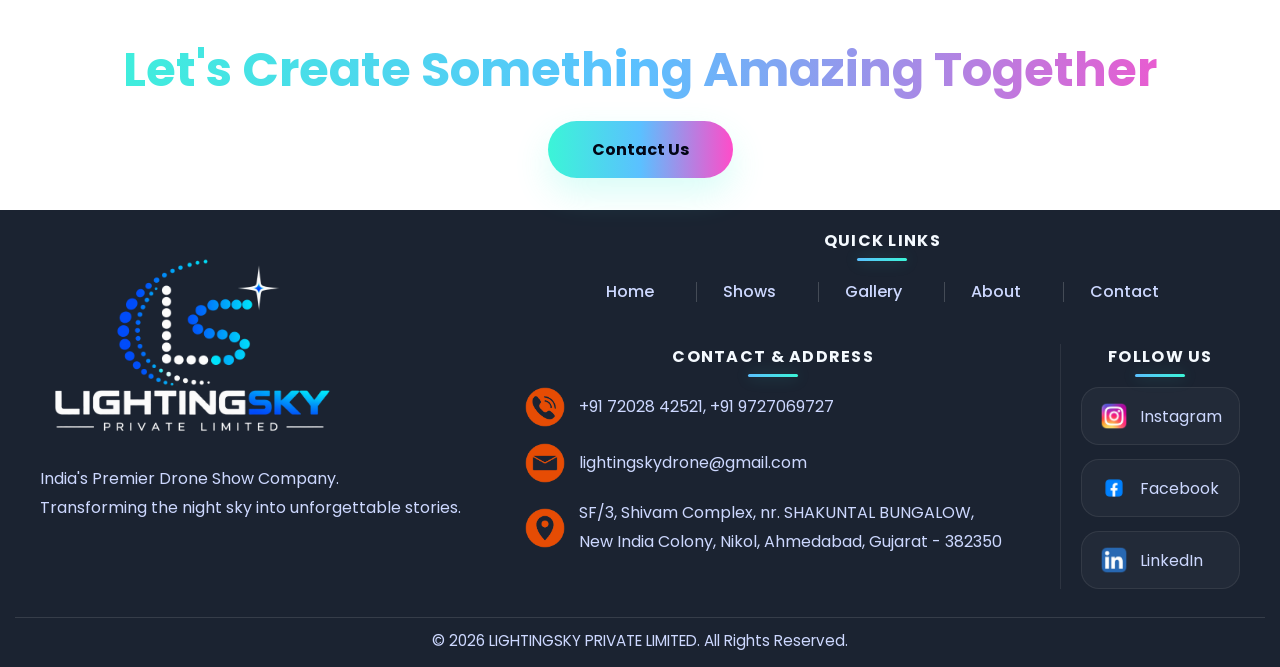
==== commit 3292c7e4: "Update branding from HDII to LIGHTINGSKY" ====
--- a/about.html
+++ b/about.html
@@ -6,8 +6,7 @@
     <meta charset="UTF-8">
     <meta name="viewport" content="width=device-width, initial-scale=1.0">
 
-    <title>About Us | HDII Drone Shows</title>
-
+    <title>About Us | LIGHTINGSKY Drone Shows</title>
     <link rel="stylesheet" href="css/style.css">
 
     <link href="https://fonts.googleapis.com/css2?family=Poppins:wght@300;400;500;600;700;800&display=swap"
@@ -26,7 +25,7 @@
         <nav class="navbar">
 
             <a href="index.html" class="logo">
-                <img src="images/logo.svg" alt="HDII Logo">
+               <img src="images/Logo.png" alt="LIGHTINGSKY Logo">
             </a>
 
             <div class="menu-toggle" id="menu-toggle" aria-expanded="false">☰</div>
@@ -49,7 +48,7 @@
 
         <div class="page-header-content">
 
-            <h1>About HDII Drone Shows</h1>
+           <h1>About LIGHTINGSKY Drone Shows</h1>
 
             <p>
                 Transforming The Night Sky Into Spectacular Stories
@@ -76,7 +75,7 @@
                 <h2>Who We Are</h2>
 
                 <p>
-                    HDII Drone Shows is a leading drone entertainment company
+                    LIGHTINGSKY Drone Shows is a leading drone entertainment company
                     specializing in synchronized drone light shows for weddings,
                     corporate events, festivals, government celebrations,
                     product launches, and brand promotions.
@@ -173,7 +172,7 @@
     </section>
 
     <!-- WHATSAPP FLOAT BUTTON -->
-    <a href="https://wa.me/917202842521?text=Hello%20HDII%20Team,%20we%20find%20your%20drone%20shows%20fascinating%20and%20would%20love%20to%20learn%20more%20about%20your%20services.%20Could%20you%20please%20provide%20details%20on%20how%20we%20can%20collaborate%20for%20an%20upcoming%20event%3F%20Looking%20forward%20to%20hearing%20from%20you."
+    <a href="https://wa.me/917202842521?text=Hello%20LIGHTINGSKY%20Team,%20we%20find%20your%20drone%20shows%20fascinating%20and%20would%20love%20to%20learn%20more%20about%20your%20services.%20Could%20you%20please%20provide%20details%20on%20how%20we%20can%20collaborate%20for%20an%20upcoming%20event%3F%20Looking%20forward%20to%20hearing%20from%20you."
        class="whatsapp-float"
        target="_blank"
        aria-label="Chat on WhatsApp">
@@ -186,7 +185,7 @@
     <footer>
         <div class="footer-grid">
             <div class="footer-section footer-brand">
-                <a href="index.html" class="footer-logo"><img src="images/logo.svg" alt="HDII Logo"></a>
+                <a href="index.html" class="footer-logo"><img src="images/Logo.png" alt="LIGHTINGSKY Logo"></a>
                 <p>
                     India's Premier Drone Show Company.<br>
                     Transforming the night sky into unforgettable stories.
@@ -216,11 +215,11 @@
                 <h3>Contact & Address</h3>
                 <div class="footer-contact-item">
                     <img src="images/icon/CALL.png" alt="Phone" class="footer-icon-img">
-                    <p>+91 72028 42521, +91 92745 24204</p>
+                    <p>+91 72028 42521, +91 9727069727</p>
                 </div>
                 <div class="footer-contact-item">
                     <img src="images/icon/MAIL.png" alt="Email" class="footer-icon-img">
-                    <p>hdinnovation.india@gmail.com</p>
+                    <p>lightingskydrone@gmail.com</p>
                 </div>
                 <div class="footer-contact-item">
                     <img src="images/icon/LOCATION.png" alt="Location" class="footer-icon-img">
@@ -231,7 +230,7 @@
             <div class="footer-section footer-follow">
                 <h3>Follow Us</h3>
                 <div class="footer-social footer-social-buttons">
-                    <a href="https://www.instagram.com/droneshow.in" class="social-instagram"><img src="images/icon/insta.png" alt="Instagram" class="footer-social-icon">Instagram</a>
+                    <a href="https://www.instagram.com/lightingsky.india" class="social-instagram"><img src="images/icon/insta.png" alt="Instagram" class="footer-social-icon">Instagram</a>
                     <a href="https://www.facebook.com/profile.php?id=61590382779929" class="social-facebook"><img src="images/icon/FB.png" alt="Facebook" class="footer-social-icon">Facebook</a>
                     <a href="https://www.linkedin.com/in/hd-innovation-836845391" class="social-linkedin"><img src="images/icon/linkdin.png" alt="LinkedIn" class="footer-social-icon">LinkedIn</a>
                     <!-- <a href="#" class="social-youtube"><img src="images/icon/yt.png" alt="YouTube" class="footer-social-icon">YouTube</a> -->
@@ -239,7 +238,7 @@
             </div>
         </div>
         <div class="footer-bottom">
-            <p>© 2025 HDII Drone Shows. All Rights Reserved.</p>
+            <p><p>© 2026 LIGHTINGSKY PRIVATE LIMITED. All Rights Reserved.</p></p>
         </div>
     </footer>
 
@@ -248,4 +247,4 @@
 
 </body>
 
-</html>+</html>
--- a/css/style.css
+++ b/css/style.css
@@ -644,7 +644,7 @@
 .card h3{
 
     color:var(--blue);
-
+    
     margin-bottom:15px;
 }
 
@@ -758,211 +758,213 @@
 
     background:rgba(8,17,32,.92);
 
-    padding:12px 0px 12px;
+    padding:12px 15px 12px 15px;
+
+    text-align:left;
+
+    margin-top:2px;
+}
+
+footer p{
+
+    color:var(--text);
+
+    line-height:1.8;
+}
+
+.footer-grid{
+
+    display:grid;
+
+    grid-template-columns:repeat(auto-fit,minmax(260px,1fr));
+
+    gap:24px;
+
+    align-items:start;
+
+    margin-bottom:28px;
+}
+
+.footer-section.footer-brand{
+
+    display:flex;
+
+    flex-direction:column;
+
+    align-items:center;
 
     text-align:center;
 
-    margin-top:2px;
-}
-
-footer p{
+    justify-self:center;
+}
+
+.footer-section h3{
+
+    color:var(--white);
+    text-align: center;
+    margin-bottom:18px;
+
+    font-size:1rem;
+
+    letter-spacing:.08em;
+
+    text-transform:uppercase;
+
+    position:relative;
+}
+
+.footer-section h3::after{
+
+    content:'';
+
+    position:absolute;
+
+    left:50%;
+
+    transform:translateX(-50%);
+
+    bottom:-8px;
+
+    width:50px;
+
+    height:3px;
+
+    border-radius:999px;
+
+    background:linear-gradient(90deg,var(--blue),var(--cyan));
+
+    box-shadow:0 0 15px rgba(59,245,215,.25);
+}
+
+.footer-links-section{
+
+    text-align:center;
+}
+
+.footer-links-grid{
+
+    display:flex;
+
+    flex-wrap:wrap;
+
+    justify-content:center;
+
+    align-items:center;
+
+    gap:24px;
+
+    padding-top:8px;
+}
+
+.footer-link{
 
     color:var(--text);
 
+    text-decoration:none;
+
+    transition:.25s;
+
+    display:inline-flex;
+
+    align-items:center;
+
+    justify-content:center;
+
+    gap:8px;
+
+    background:transparent;
+
+    border:none;
+
+    border-radius:0;
+
+    padding:0;
+
+    min-width:auto;
+
+    min-height:auto;
+
+    font-size:1rem;
+
+    font-weight:500;
+}
+
+.footer-link:hover{
+
+    color:var(--white);
+
+    background:transparent;
+}
+
+.footer-link + .footer-link::before{
+
+    content:'';
+
+    display:inline-block;
+
+    width:1px;
+
+    height:20px;
+
+    margin:0 18px;
+
+    background:rgba(255,255,255,.18);
+
+    vertical-align:middle;
+}
+
+.footer-link-icon{
+
+    display:none;
+}
+
+.footer-contact-item{
+
+    display:flex;
+
+    align-items:center;
+
+    gap:14px;
+
+    margin-bottom:16px;
+}
+
+.footer-icon-img{
+
+    width:40px;
+
+    height:40px;
+
+    object-fit:contain;
+
+    display:block;
+}
+
+.footer-contact p{
+
+    margin:0;
+
+    color:var(--text);
+
     line-height:1.8;
 }
 
-.footer-grid{
+.footer-social{
 
     display:grid;
 
-    grid-template-columns:repeat(auto-fit,minmax(260px,1fr));
-
-    gap:24px;
-
-    align-items:start;
-
-    margin-bottom:28px;
-}
-
-.footer-section.footer-brand{
-
-    display:flex;
-
-    flex-direction:column;
-
-    align-items:center;
-
-    text-align:center;
-
-    justify-self:center;
-}
-
-.footer-section h3{
-
-    color:var(--white);
-
-    margin-bottom:18px;
-
-    font-size:1rem;
-
-    letter-spacing:.08em;
-
-    text-transform:uppercase;
-
-    position:relative;
-}
-
-.footer-section h3::after{
-
-    content:'';
-
-    position:absolute;
-
-    left:50%;
-
-    transform:translateX(-50%);
-
-    bottom:-8px;
-
-    width:50px;
-
-    height:3px;
-
-    border-radius:999px;
-
-    background:linear-gradient(90deg,var(--blue),var(--cyan));
-
-    box-shadow:0 0 15px rgba(59,245,215,.25);
-}
-
-.footer-links-section{
-
-    text-align:center;
-}
-
-.footer-links-grid{
-
-    display:flex;
-
-    flex-wrap:wrap;
-
-    justify-content:center;
-
-    align-items:center;
-
-    gap:24px;
-
-    padding-top:8px;
-}
-
-.footer-link{
-
-    color:var(--text);
-
-    text-decoration:none;
-
-    transition:.25s;
-
-    display:inline-flex;
-
-    align-items:center;
-
-    justify-content:center;
-
-    gap:8px;
-
-    background:transparent;
-
-    border:none;
-
-    border-radius:0;
-
-    padding:0;
-
-    min-width:auto;
-
-    min-height:auto;
-
-    font-size:1rem;
-
-    font-weight:500;
-}
-
-.footer-link:hover{
-
-    color:var(--white);
-
-    background:transparent;
-}
-
-.footer-link + .footer-link::before{
-
-    content:'';
-
-    display:inline-block;
-
-    width:1px;
-
-    height:20px;
-
-    margin:0 18px;
-
-    background:rgba(255,255,255,.18);
-
-    vertical-align:middle;
-}
-
-.footer-link-icon{
-
-    display:none;
-}
-
-.footer-contact-item{
-
-    display:flex;
-
-    align-items:center;
+    gap:16px;
+}
+
+.footer-social-buttons{
+
+    display:grid;
+
+    grid-template-columns:0.5fr;
 
     gap:14px;
-
-    margin-bottom:16px;
-}
-
-.footer-icon-img{
-
-    width:40px;
-
-    height:40px;
-
-    object-fit:contain;
-
-    display:block;
-}
-
-.footer-contact p{
-
-    margin:0;
-
-    color:var(--text);
-
-    line-height:1.8;
-}
-
-.footer-social{
-
-    display:grid;
-
-    gap:16px;
-}
-
-.footer-social-buttons{
-
-    display:grid;
-
-    grid-template-columns:0.5fr;
-
-    gap:14px;
+    text-align: center;    
+    justify-content: space-around;
 }
 
 .footer-social a{
